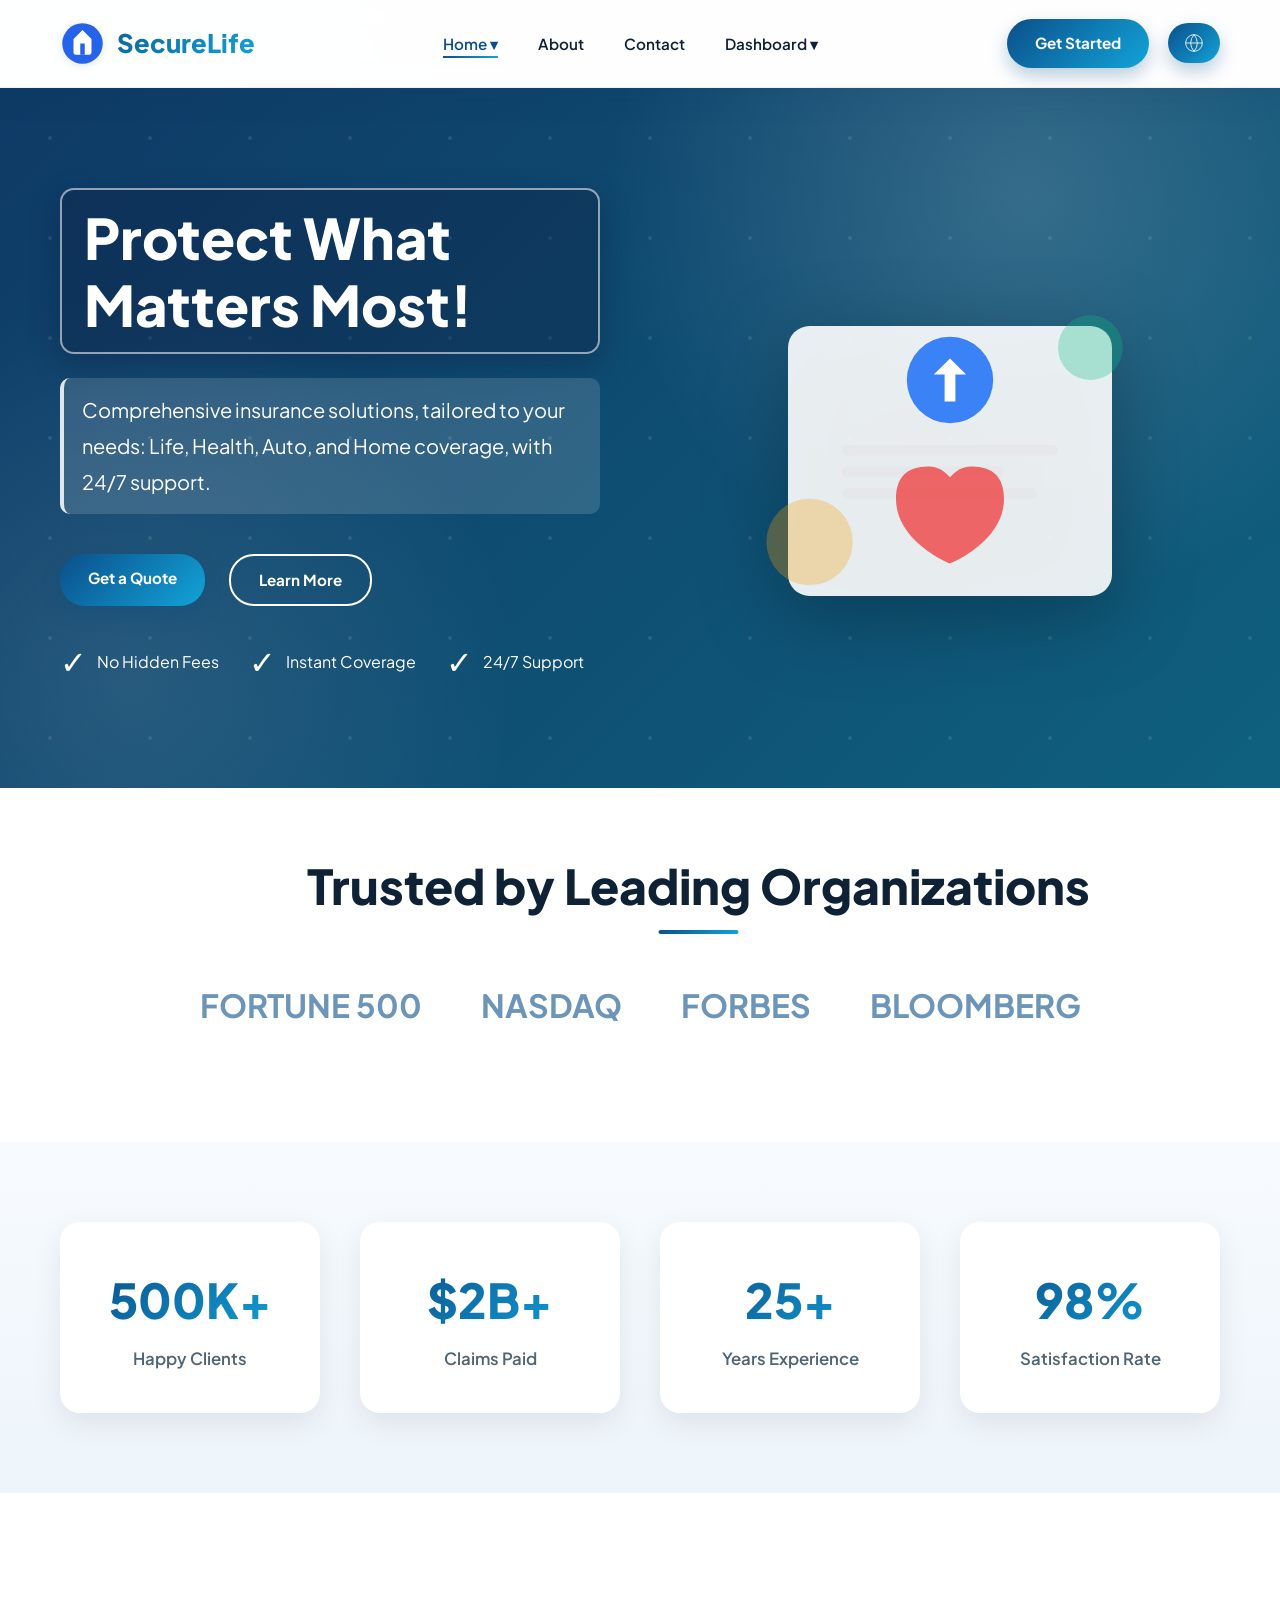
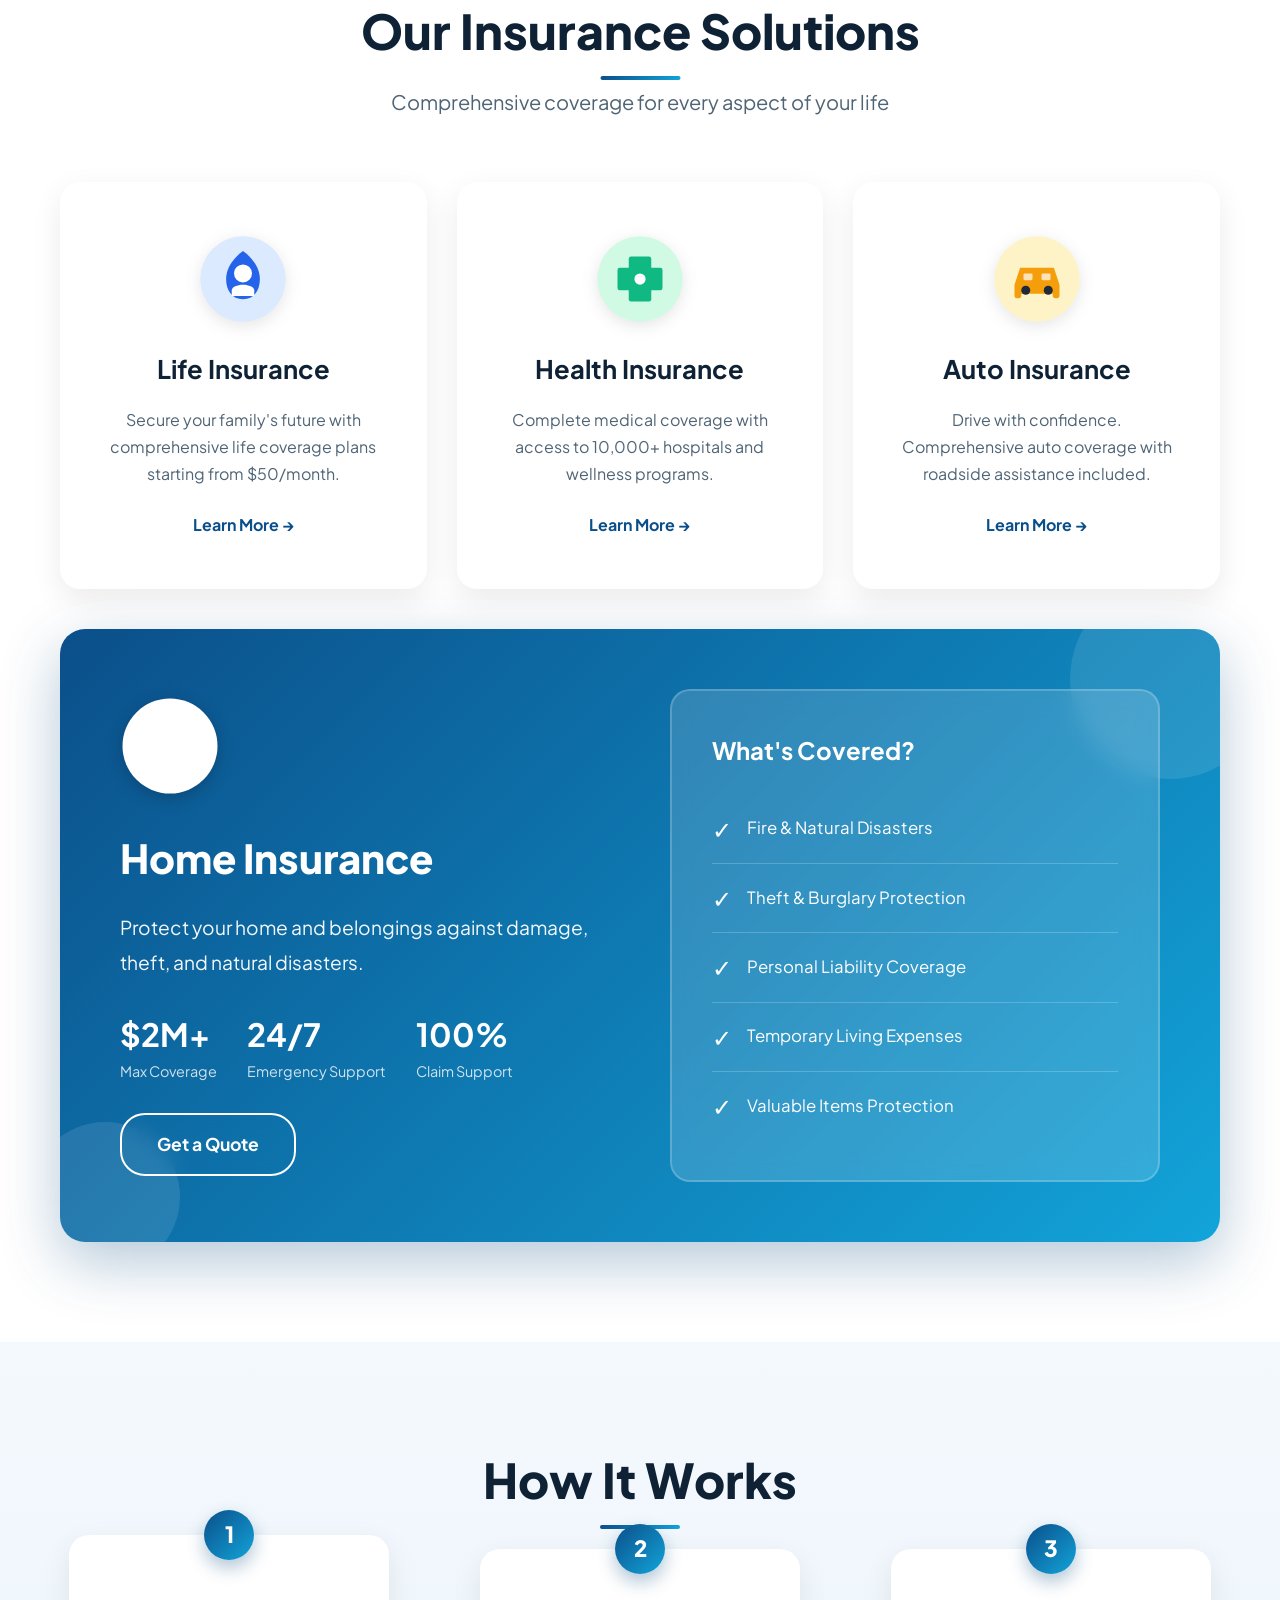
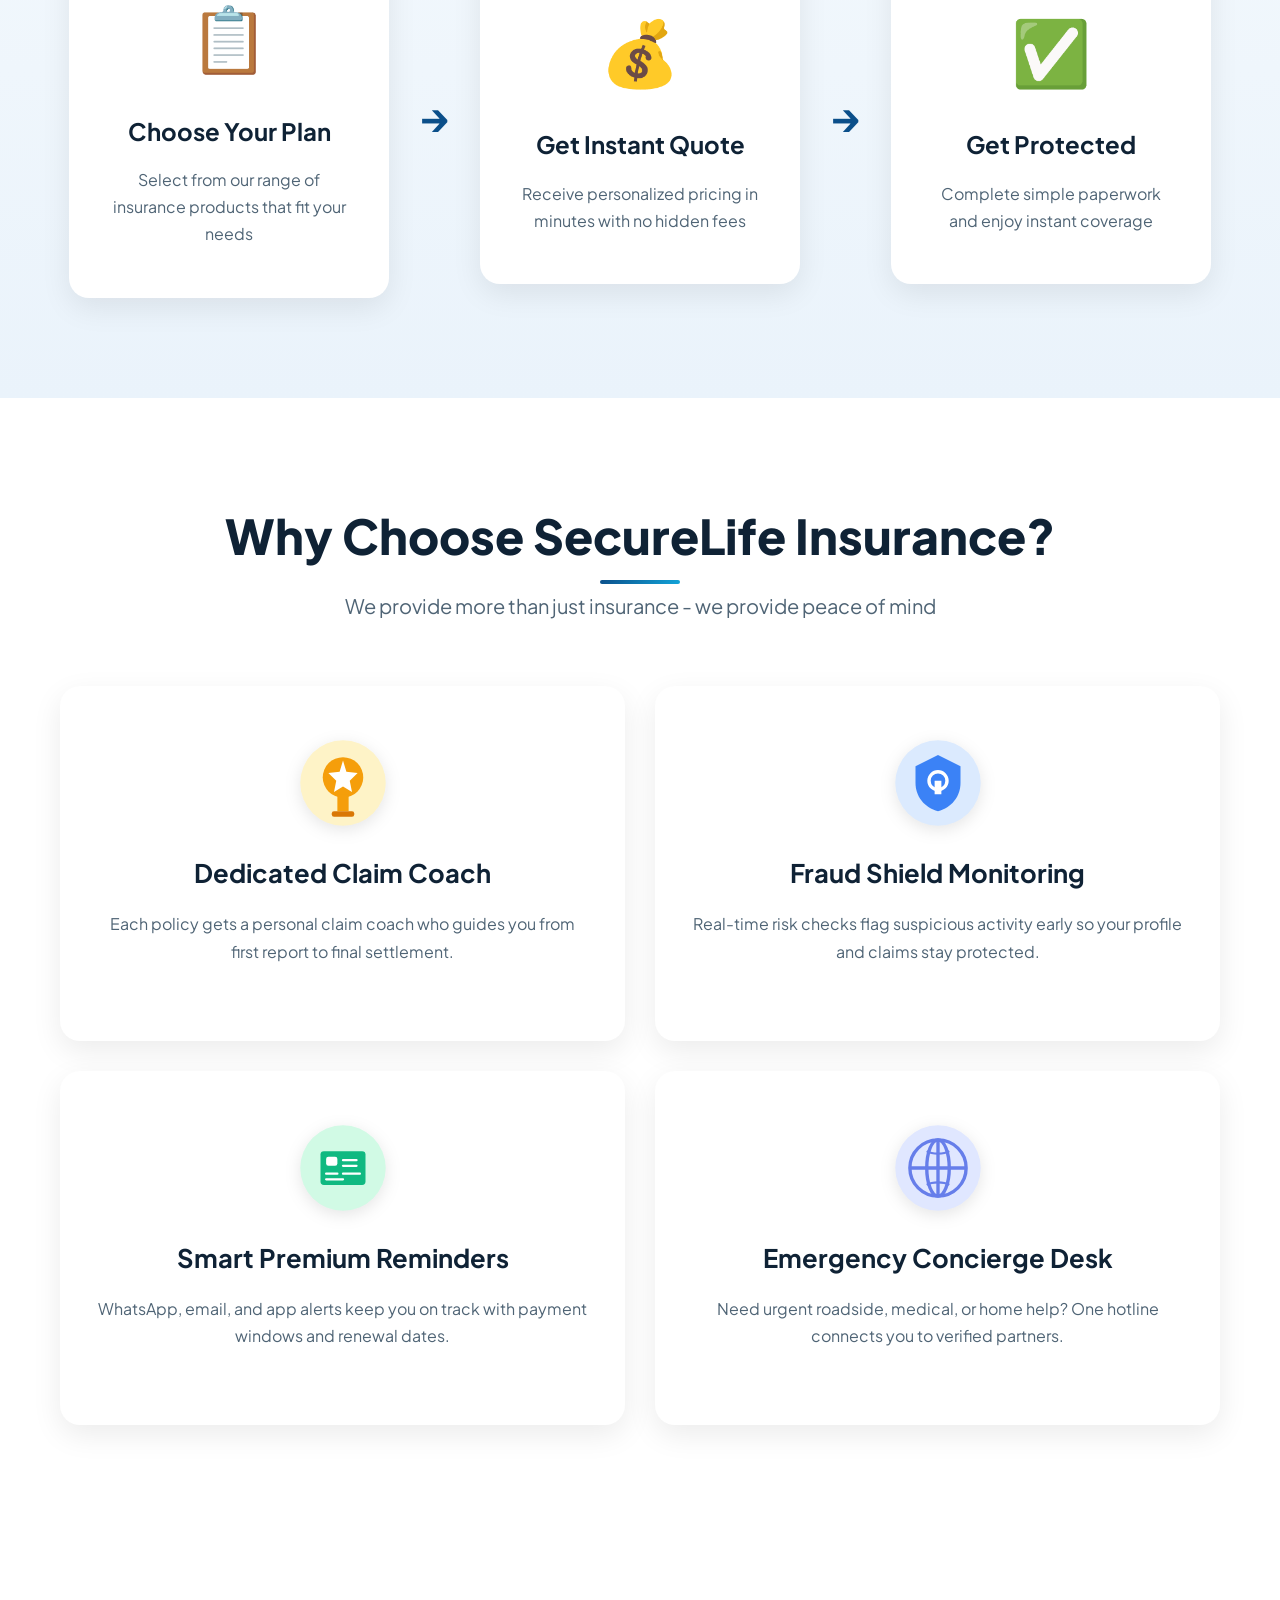
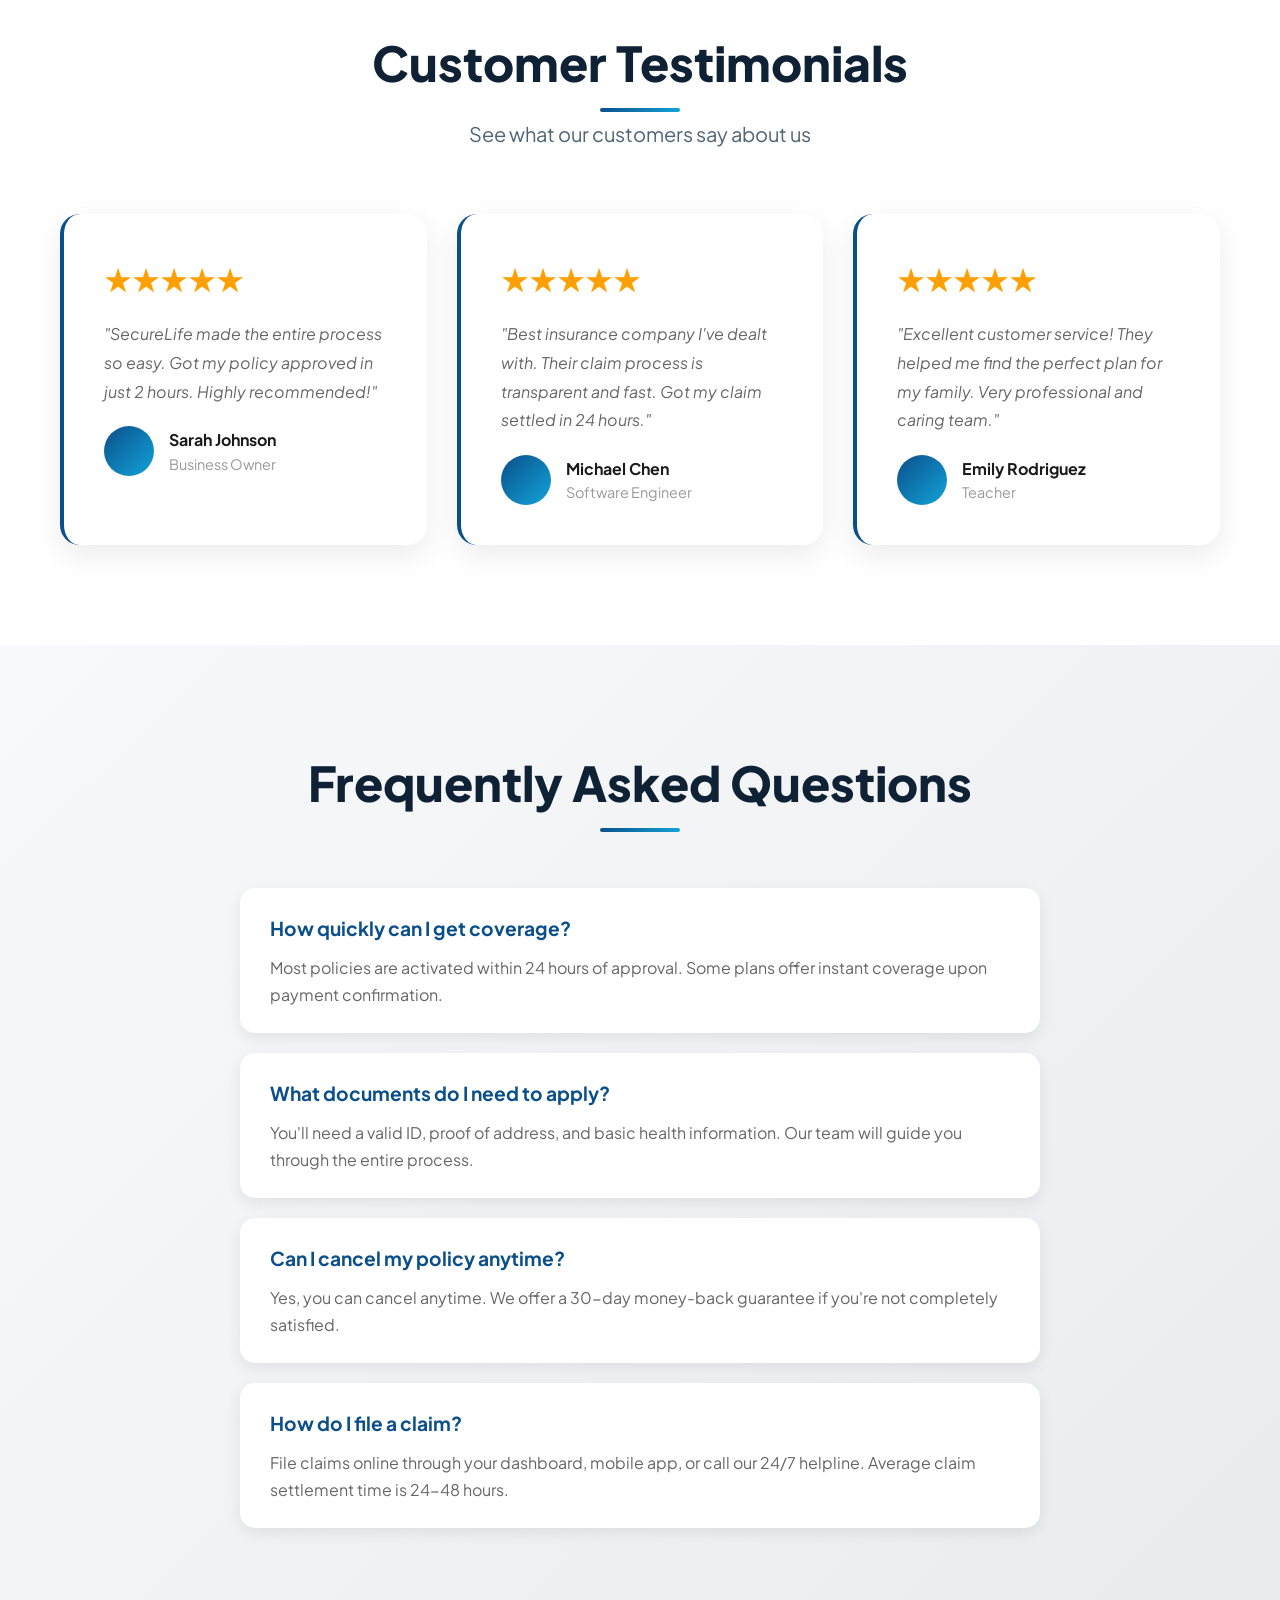
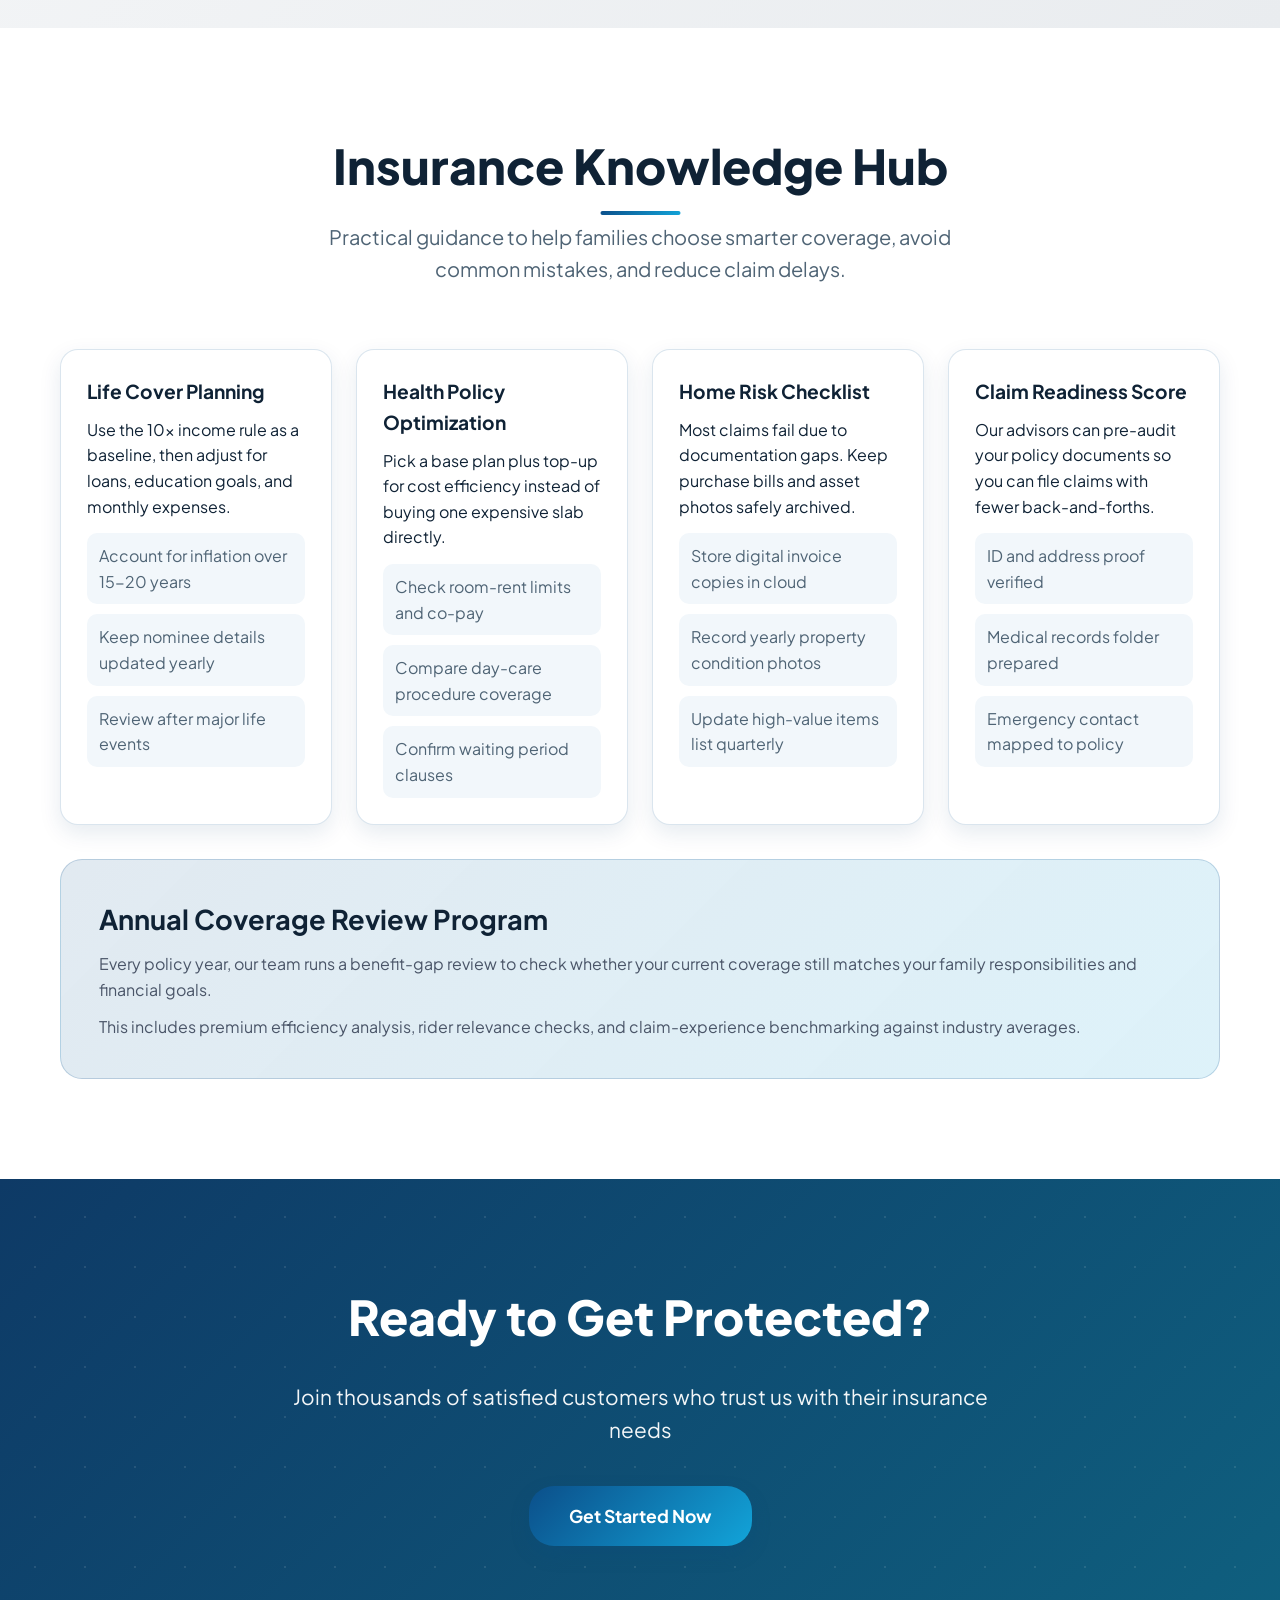
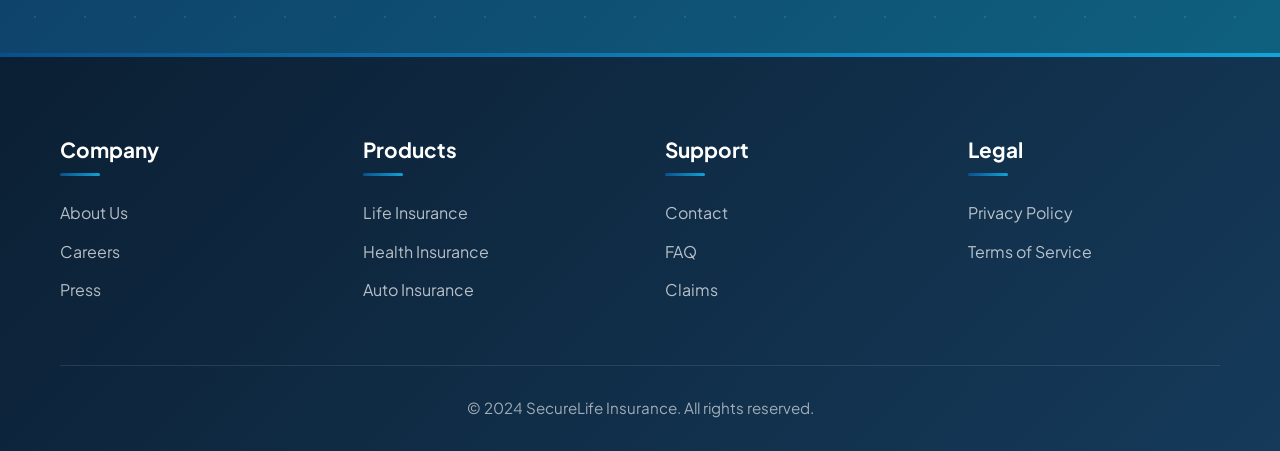
==== index.html @ 38148dd9 "NEW CHANGE" ====
<!DOCTYPE html>
<html lang="en" dir="ltr">
<head>
    <meta charset="UTF-8">
    <meta name="viewport" content="width=device-width, initial-scale=1.0">
    <title>SecureLife Insurance - Your Protection Partner</title>
    <link rel="stylesheet" href="css/style.css">
</head>
<body>
    <nav class="navbar">
        <div class="container">
            <a class="nav-brand" href="index.html" aria-label="Go to Home 1">
                <img src="images/logo.svg" alt="SecureLife Insurance" class="logo">
                <span class="brand-name">SecureLife</span>
            </a>
            <ul class="nav-menu">
                <li class="dropdown">
                    <a href="#" class="active">Home ▾</a>
                    <ul class="dropdown-menu">
                        <li><a href="index.html">Home 1</a></li>
                        <li><a href="pages/home2.html">Home 2</a></li>
                    </ul>
                </li>
                <li><a href="pages/about.html" data-translate="about">About</a></li>
                <li><a href="pages/contact.html" data-translate="contact">Contact</a></li>
                <li class="dropdown">
                    <a href="#" data-translate="dashboard">Dashboard ▾</a>
                    <ul class="dropdown-menu">
                        <li><a href="pages/dashboard.html">User Dashboard</a></li>
                        <li><a href="pages/admin-dashboard.html">Admin Dashboard</a></li>
                    </ul>
                </li>
            </ul>
            <div class="nav-controls">
                <a href="pages/get-started.html" class="btn-primary" data-translate="getStarted">Get Started</a>
                <button class="lang-toggle" id="langToggle">
                    <svg width="20" height="20" viewBox="0 0 24 24" fill="none" stroke="currentColor">
                        <circle cx="12" cy="12" r="10"></circle>
                        <line x1="2" y1="12" x2="22" y2="12"></line>
                        <path d="M12 2a15.3 15.3 0 0 1 4 10 15.3 15.3 0 0 1-4 10 15.3 15.3 0 0 1-4-10 15.3 15.3 0 0 1 4-10z"></path>
                    </svg>
                </button>
                <button class="menu-toggle" id="menuToggle">☰</button>
            </div>
        </div>
    </nav>

    <section class="hero home1-hero">
        <div class="container">
            <div class="hero-content">
                <h1 data-translate="heroTitle">Protect What Matters Most!</h1>
                <p data-translate="heroSubtitle">Comprehensive insurance solutions, tailored to your needs: Life, Health, Auto, and Home coverage, with 24/7 support.</p>
                <div class="hero-buttons">
                    <a href="pages/get-started.html" class="btn-primary" data-translate="getQuote">Get a Quote</a>
                    <a href="pages/about.html" class="btn-secondary" data-translate="learnMore">Learn More</a>
                </div>
                <div class="hero-trust-list" style="display: flex; gap: 30px; margin-top: 30px; align-items: center;">
                    <div style="display: flex; align-items: center; gap: 10px;">
                        <span style="font-size: 2rem;">✓</span>
                        <span>No Hidden Fees</span>
                    </div>
                    <div style="display: flex; align-items: center; gap: 10px;">
                        <span style="font-size: 2rem;">✓</span>
                        <span>Instant Coverage</span>
                    </div>
                    <div style="display: flex; align-items: center; gap: 10px;">
                        <span style="font-size: 2rem;">✓</span>
                        <span>24/7 Support</span>
                    </div>
                </div>
            </div>
            <div class="hero-image">
                <img src="images/hero-insurance.svg" alt="Insurance Protection">
            </div>
        </div>
    </section>

    <section class="services" style="padding: 60px 0; background: white;">
        <div class="container">
            <div style="text-align: center; max-width: 900px; margin: 0 auto 50px;">
                <h2 class="section-title">Trusted by Leading Organizations</h2>
                <div style="display: flex; justify-content: space-around; align-items: center; flex-wrap: wrap; gap: 40px; margin-top: 40px; opacity: 0.6;">
                    <div style="font-size: 2rem; font-weight: bold; color: #0b4f8a;">FORTUNE 500</div>
                    <div style="font-size: 2rem; font-weight: bold; color: #0b4f8a;">NASDAQ</div>
                    <div style="font-size: 2rem; font-weight: bold; color: #0b4f8a;">FORBES</div>
                    <div style="font-size: 2rem; font-weight: bold; color: #0b4f8a;">BLOOMBERG</div>
                </div>
            </div>
        </div>
    </section>

    <section class="stats">
        <div class="container">
            <div class="stat-card">
                <div class="stat-number">500K+</div>
                <div class="stat-label" data-translate="statClients">Happy Clients</div>
            </div>
            <div class="stat-card">
                <div class="stat-number">$2B+</div>
                <div class="stat-label" data-translate="statClaims">Claims Paid</div>
            </div>
            <div class="stat-card">
                <div class="stat-number">25+</div>
                <div class="stat-label" data-translate="statYears">Years Experience</div>
            </div>
            <div class="stat-card">
                <div class="stat-number">98%</div>
                <div class="stat-label" data-translate="statSatisfaction">Satisfaction Rate</div>
            </div>
        </div>
    </section>

    <section class="services">
        <div class="container">
            <h2 class="section-title" data-translate="servicesTitle">Our Insurance Solutions</h2>
            <p class="section-subtitle" data-translate="servicesSubtitle">Comprehensive coverage for every aspect of your life</p>
            
            <!-- Top 3 Cards -->
            <div style="display: grid; grid-template-columns: repeat(auto-fit, minmax(320px, 1fr)); gap: 30px; margin-bottom: 40px;">
                <div class="service-card">
                    <div class="service-icon">
                        <img src="images/life-insurance.svg" alt="Life Insurance">
                    </div>
                    <h3 data-translate="lifeInsurance">Life Insurance</h3>
                    <p data-translate="lifeInsuranceDesc">Secure your family's future with comprehensive life coverage plans starting from $50/month.</p>
                    <a href="pages/get-started.html" class="service-link" data-translate="learnMore">Learn More →</a>
                </div>
                <div class="service-card">
                    <div class="service-icon">
                        <img src="images/health-insurance.svg" alt="Health Insurance">
                    </div>
                    <h3 data-translate="healthInsurance">Health Insurance</h3>
                    <p data-translate="healthInsuranceDesc">Complete medical coverage with access to 10,000+ hospitals and wellness programs.</p>
                    <a href="pages/get-started.html" class="service-link" data-translate="learnMore">Learn More →</a>
                </div>
                <div class="service-card">
                    <div class="service-icon">
                        <img src="images/auto-insurance.svg" alt="Auto Insurance">
                    </div>
                    <h3 data-translate="autoInsurance">Auto Insurance</h3>
                    <p data-translate="autoInsuranceDesc">Drive with confidence. Comprehensive auto coverage with roadside assistance included.</p>
                    <a href="pages/get-started.html" class="service-link" data-translate="learnMore">Learn More →</a>
                </div>
            </div>

            <!-- Featured Bottom Card -->
            <div class="featured-home-card" style="background: linear-gradient(135deg, #0b4f8a 0%, #12a4d9 100%); border-radius: 25px; padding: 60px; display: grid; grid-template-columns: 1fr 1fr; gap: 60px; align-items: center; box-shadow: 0 20px 60px rgba(8, 74, 127, 0.3); position: relative; overflow: hidden;">
                <div style="position: absolute; top: -50px; right: -50px; width: 200px; height: 200px; background: rgba(255,255,255,0.1); border-radius: 50%;"></div>
                <div style="position: absolute; bottom: -30px; left: -30px; width: 150px; height: 150px; background: rgba(255,255,255,0.1); border-radius: 50%;"></div>
                
                <div style="position: relative; z-index: 1;">
                    <div style="width: 100px; height: 100px; margin-bottom: 30px;">
                        <img src="images/home-insurance.svg" alt="Home Insurance" style="width: 100%; height: 100%; filter: brightness(0) invert(1) drop-shadow(0 4px 8px rgba(0,0,0,0.2));">
                    </div>
                    <h3 style="font-size: 2.5rem; color: white; margin-bottom: 20px; font-weight: 800;" data-translate="homeInsurance">Home Insurance</h3>
                    <p style="font-size: 1.2rem; color: rgba(255,255,255,0.95); line-height: 1.8; margin-bottom: 30px;" data-translate="homeInsuranceDesc">Protect your home and belongings against damage, theft, and natural disasters.</p>
                    <div class="featured-home-stats" style="display: flex; gap: 30px; margin-bottom: 30px;">
                        <div>
                            <div style="font-size: 2rem; font-weight: bold; color: white;">$2M+</div>
                            <div style="color: rgba(255,255,255,0.8); font-size: 0.9rem;">Max Coverage</div>
                        </div>
                        <div>
                            <div style="font-size: 2rem; font-weight: bold; color: white;">24/7</div>
                            <div style="color: rgba(255,255,255,0.8); font-size: 0.9rem;">Emergency Support</div>
                        </div>
                        <div>
                            <div style="font-size: 2rem; font-weight: bold; color: white;">100%</div>
                            <div style="color: rgba(255,255,255,0.8); font-size: 0.9rem;">Claim Support</div>
                        </div>
                    </div>
                    <a href="pages/get-started.html" class="btn-secondary" style="display: inline-block; padding: 15px 35px; font-size: 1.1rem;" data-translate="getQuote">Get a Quote</a>
                </div>
                
                <div style="position: relative; z-index: 1;">
                    <div style="background: rgba(255,255,255,0.15); backdrop-filter: blur(10px); border-radius: 20px; padding: 40px; border: 2px solid rgba(255,255,255,0.2);">
                        <h4 style="color: white; font-size: 1.5rem; margin-bottom: 25px; font-weight: 700;">What's Covered?</h4>
                        <ul style="list-style: none; padding: 0;">
                            <li style="color: white; padding: 15px 0; border-bottom: 1px solid rgba(255,255,255,0.2); display: flex; align-items: center; gap: 15px;">
                                <span style="font-size: 1.5rem;">✓</span>
                                <span style="font-size: 1.05rem;">Fire & Natural Disasters</span>
                            </li>
                            <li style="color: white; padding: 15px 0; border-bottom: 1px solid rgba(255,255,255,0.2); display: flex; align-items: center; gap: 15px;">
                                <span style="font-size: 1.5rem;">✓</span>
                                <span style="font-size: 1.05rem;">Theft & Burglary Protection</span>
                            </li>
                            <li style="color: white; padding: 15px 0; border-bottom: 1px solid rgba(255,255,255,0.2); display: flex; align-items: center; gap: 15px;">
                                <span style="font-size: 1.5rem;">✓</span>
                                <span style="font-size: 1.05rem;">Personal Liability Coverage</span>
                            </li>
                            <li style="color: white; padding: 15px 0; border-bottom: 1px solid rgba(255,255,255,0.2); display: flex; align-items: center; gap: 15px;">
                                <span style="font-size: 1.5rem;">✓</span>
                                <span style="font-size: 1.05rem;">Temporary Living Expenses</span>
                            </li>
                            <li style="color: white; padding: 15px 0; display: flex; align-items: center; gap: 15px;">
                                <span style="font-size: 1.5rem;">✓</span>
                                <span style="font-size: 1.05rem;">Valuable Items Protection</span>
                            </li>
                        </ul>
                    </div>
                </div>
            </div>
        </div>
    </section>

    <section class="infographic">
        <div class="container">
            <h2 class="section-title" data-translate="howItWorks">How It Works</h2>
            <div class="process-steps">
                <div class="step">
                    <div class="step-number">1</div>
                    <div class="step-icon">📋</div>
                    <h3 data-translate="step1Title">Choose Your Plan</h3>
                    <p data-translate="step1Desc">Select from our range of insurance products that fit your needs</p>
                </div>
                <div class="step-arrow">→</div>
                <div class="step">
                    <div class="step-number">2</div>
                    <div class="step-icon">💰</div>
                    <h3 data-translate="step2Title">Get Instant Quote</h3>
                    <p data-translate="step2Desc">Receive personalized pricing in minutes with no hidden fees</p>
                </div>
                <div class="step-arrow">→</div>
                <div class="step">
                    <div class="step-number">3</div>
                    <div class="step-icon">✅</div>
                    <h3 data-translate="step3Title">Get Protected</h3>
                    <p data-translate="step3Desc">Complete simple paperwork and enjoy instant coverage</p>
                </div>
            </div>
        </div>
    </section>

    <section class="services">
        <div class="container">
            <h2 class="section-title">Why Choose SecureLife Insurance?</h2>
            <p class="section-subtitle">We provide more than just insurance - we provide peace of mind</p>
            <div class="cards-two-two" style="margin-top: 50px;">
                <div class="service-card">
                    <div class="service-icon">
                        <img src="images/award-icon.svg" alt="Award Winning">
                    </div>
                    <h3>Dedicated Claim Coach</h3>
                    <p>Each policy gets a personal claim coach who guides you from first report to final settlement.</p>
                </div>
                <div class="service-card">
                    <div class="service-icon">
                        <img src="images/secure-icon.svg" alt="Secure">
                    </div>
                    <h3>Fraud Shield Monitoring</h3>
                    <p>Real-time risk checks flag suspicious activity early so your profile and claims stay protected.</p>
                </div>
                <div class="service-card">
                    <div class="service-icon">
                        <img src="images/flexible-icon.svg" alt="Flexible">
                    </div>
                    <h3>Smart Premium Reminders</h3>
                    <p>WhatsApp, email, and app alerts keep you on track with payment windows and renewal dates.</p>
                </div>
                <div class="service-card">
                    <div class="service-icon">
                        <img src="images/global-icon.svg" alt="Global">
                    </div>
                    <h3>Emergency Concierge Desk</h3>
                    <p>Need urgent roadside, medical, or home help? One hotline connects you to verified partners.</p>
                </div>
            </div>
        </div>
    </section>

    <section class="infographic" style="background: white;">
        <div class="container">
            <h2 class="section-title">Customer Testimonials</h2>
            <p class="section-subtitle">See what our customers say about us</p>
            <div style="display: grid; grid-template-columns: repeat(auto-fit, minmax(300px, 1fr)); gap: 30px; margin-top: 50px;">
                <div style="background: white; padding: 40px; border-radius: 20px; box-shadow: 0 10px 30px rgba(0,0,0,0.08); border-left: 4px solid #0b4f8a;">
                    <div style="color: #ffa000; font-size: 2rem; margin-bottom: 15px;">★★★★★</div>
                    <p style="font-style: italic; color: #666; margin-bottom: 20px; line-height: 1.8;">"SecureLife made the entire process so easy. Got my policy approved in just 2 hours. Highly recommended!"</p>
                    <div style="display: flex; align-items: center; gap: 15px;">
                        <div style="width: 50px; height: 50px; border-radius: 50%; background: linear-gradient(135deg, #0b4f8a 0%, #12a4d9 100%);"></div>
                        <div>
                            <div style="font-weight: bold; color: #1a1a1a;">Sarah Johnson</div>
                            <div style="color: #999; font-size: 0.9rem;">Business Owner</div>
                        </div>
                    </div>
                </div>
                <div style="background: white; padding: 40px; border-radius: 20px; box-shadow: 0 10px 30px rgba(0,0,0,0.08); border-left: 4px solid #0b4f8a;">
                    <div style="color: #ffa000; font-size: 2rem; margin-bottom: 15px;">★★★★★</div>
                    <p style="font-style: italic; color: #666; margin-bottom: 20px; line-height: 1.8;">"Best insurance company I've dealt with. Their claim process is transparent and fast. Got my claim settled in 24 hours."</p>
                    <div style="display: flex; align-items: center; gap: 15px;">
                        <div style="width: 50px; height: 50px; border-radius: 50%; background: linear-gradient(135deg, #0b4f8a 0%, #12a4d9 100%);"></div>
                        <div>
                            <div style="font-weight: bold; color: #1a1a1a;">Michael Chen</div>
                            <div style="color: #999; font-size: 0.9rem;">Software Engineer</div>
                        </div>
                    </div>
                </div>
                <div style="background: white; padding: 40px; border-radius: 20px; box-shadow: 0 10px 30px rgba(0,0,0,0.08); border-left: 4px solid #0b4f8a;">
                    <div style="color: #ffa000; font-size: 2rem; margin-bottom: 15px;">★★★★★</div>
                    <p style="font-style: italic; color: #666; margin-bottom: 20px; line-height: 1.8;">"Excellent customer service! They helped me find the perfect plan for my family. Very professional and caring team."</p>
                    <div style="display: flex; align-items: center; gap: 15px;">
                        <div style="width: 50px; height: 50px; border-radius: 50%; background: linear-gradient(135deg, #0b4f8a 0%, #12a4d9 100%);"></div>
                        <div>
                            <div style="font-weight: bold; color: #1a1a1a;">Emily Rodriguez</div>
                            <div style="color: #999; font-size: 0.9rem;">Teacher</div>
                        </div>
                    </div>
                </div>
            </div>
        </div>
    </section>

    <section class="services" style="background: linear-gradient(135deg, #f8f9fa 0%, #e9ecef 100%);">
        <div class="container">
            <h2 class="section-title">Frequently Asked Questions</h2>
            <div style="max-width: 800px; margin: 50px auto 0;">
                <div style="background: white; padding: 25px 30px; border-radius: 15px; margin-bottom: 20px; box-shadow: 0 5px 15px rgba(0,0,0,0.08); cursor: pointer; transition: all 0.3s ease;" onmouseover="this.style.transform='translateX(10px)'" onmouseout="this.style.transform='translateX(0)'">
                    <h3 style="color: #0b4f8a; margin-bottom: 10px; font-size: 1.2rem;">How quickly can I get coverage?</h3>
                    <p style="color: #666; line-height: 1.7;">Most policies are activated within 24 hours of approval. Some plans offer instant coverage upon payment confirmation.</p>
                </div>
                <div style="background: white; padding: 25px 30px; border-radius: 15px; margin-bottom: 20px; box-shadow: 0 5px 15px rgba(0,0,0,0.08); cursor: pointer; transition: all 0.3s ease;" onmouseover="this.style.transform='translateX(10px)'" onmouseout="this.style.transform='translateX(0)'">
                    <h3 style="color: #0b4f8a; margin-bottom: 10px; font-size: 1.2rem;">What documents do I need to apply?</h3>
                    <p style="color: #666; line-height: 1.7;">You'll need a valid ID, proof of address, and basic health information. Our team will guide you through the entire process.</p>
                </div>
                <div style="background: white; padding: 25px 30px; border-radius: 15px; margin-bottom: 20px; box-shadow: 0 5px 15px rgba(0,0,0,0.08); cursor: pointer; transition: all 0.3s ease;" onmouseover="this.style.transform='translateX(10px)'" onmouseout="this.style.transform='translateX(0)'">
                    <h3 style="color: #0b4f8a; margin-bottom: 10px; font-size: 1.2rem;">Can I cancel my policy anytime?</h3>
                    <p style="color: #666; line-height: 1.7;">Yes, you can cancel anytime. We offer a 30-day money-back guarantee if you're not completely satisfied.</p>
                </div>
                <div style="background: white; padding: 25px 30px; border-radius: 15px; box-shadow: 0 5px 15px rgba(0,0,0,0.08); cursor: pointer; transition: all 0.3s ease;" onmouseover="this.style.transform='translateX(10px)'" onmouseout="this.style.transform='translateX(0)'">
                    <h3 style="color: #0b4f8a; margin-bottom: 10px; font-size: 1.2rem;">How do I file a claim?</h3>
                    <p style="color: #666; line-height: 1.7;">File claims online through your dashboard, mobile app, or call our 24/7 helpline. Average claim settlement time is 24-48 hours.</p>
                </div>
            </div>
        </div>
    </section>

    <section class="services" style="background: white;">
        <div class="container">
            <h2 class="section-title">Insurance Knowledge Hub</h2>
            <p class="section-subtitle">Practical guidance to help families choose smarter coverage, avoid common mistakes, and reduce claim delays.</p>

            <div class="rich-content-grid" style="margin-bottom: 34px;">
                <div class="rich-card">
                    <h3>Life Cover Planning</h3>
                    <p>Use the 10x income rule as a baseline, then adjust for loans, education goals, and monthly expenses.</p>
                    <ul class="rich-list">
                        <li>Account for inflation over 15-20 years</li>
                        <li>Keep nominee details updated yearly</li>
                        <li>Review after major life events</li>
                    </ul>
                </div>
                <div class="rich-card">
                    <h3>Health Policy Optimization</h3>
                    <p>Pick a base plan plus top-up for cost efficiency instead of buying one expensive slab directly.</p>
                    <ul class="rich-list">
                        <li>Check room-rent limits and co-pay</li>
                        <li>Compare day-care procedure coverage</li>
                        <li>Confirm waiting period clauses</li>
                    </ul>
                </div>
                <div class="rich-card">
                    <h3>Home Risk Checklist</h3>
                    <p>Most claims fail due to documentation gaps. Keep purchase bills and asset photos safely archived.</p>
                    <ul class="rich-list">
                        <li>Store digital invoice copies in cloud</li>
                        <li>Record yearly property condition photos</li>
                        <li>Update high-value items list quarterly</li>
                    </ul>
                </div>
                <div class="rich-card">
                    <h3>Claim Readiness Score</h3>
                    <p>Our advisors can pre-audit your policy documents so you can file claims with fewer back-and-forths.</p>
                    <ul class="rich-list">
                        <li>ID and address proof verified</li>
                        <li>Medical records folder prepared</li>
                        <li>Emergency contact mapped to policy</li>
                    </ul>
                </div>
            </div>

            <div class="highlight-band">
                <h3 style="font-size: 1.7rem; margin-bottom: 10px;">Annual Coverage Review Program</h3>
                <p style="margin-bottom: 12px; color: #4a5568;">Every policy year, our team runs a benefit-gap review to check whether your current coverage still matches your family responsibilities and financial goals.</p>
                <p style="color: #4a5568;">This includes premium efficiency analysis, rider relevance checks, and claim-experience benchmarking against industry averages.</p>
            </div>
        </div>
    </section>

    <section class="cta">
        <div class="container">
            <h2 data-translate="ctaTitle">Ready to Get Protected?</h2>
            <p data-translate="ctaSubtitle">Join thousands of satisfied customers who trust us with their insurance needs</p>
            <a href="pages/get-started.html" class="btn-primary btn-large" data-translate="getStartedNow">Get Started Now</a>
        </div>
    </section>

    <footer class="footer">
        <div class="container">
            <div class="footer-grid">
                <div class="footer-col">
                    <h4 data-translate="company">Company</h4>
                    <ul>
                        <li><a href="pages/about.html" data-translate="about">About Us</a></li>
                        <li><a href="#" data-translate="careers">Careers</a></li>
                        <li><a href="#" data-translate="press">Press</a></li>
                    </ul>
                </div>
                <div class="footer-col">
                    <h4 data-translate="products">Products</h4>
                    <ul>
                        <li><a href="#" data-translate="lifeInsurance">Life Insurance</a></li>
                        <li><a href="#" data-translate="healthInsurance">Health Insurance</a></li>
                        <li><a href="#" data-translate="autoInsurance">Auto Insurance</a></li>
                    </ul>
                </div>
                <div class="footer-col">
                    <h4 data-translate="support">Support</h4>
                    <ul>
                        <li><a href="pages/contact.html" data-translate="contact">Contact</a></li>
                        <li><a href="#" data-translate="faq">FAQ</a></li>
                        <li><a href="#" data-translate="claims">Claims</a></li>
                    </ul>
                </div>
                <div class="footer-col">
                    <h4 data-translate="legal">Legal</h4>
                    <ul>
                        <li><a href="#" data-translate="privacy">Privacy Policy</a></li>
                        <li><a href="#" data-translate="terms">Terms of Service</a></li>
                    </ul>
                </div>
            </div>
            <div class="footer-bottom">
                <p>&copy; 2024 SecureLife Insurance. <span data-translate="rights">All rights reserved.</span></p>
            </div>
        </div>
    </footer>

    <script src="js/main.js"></script>
</body>
</html>
---- css/style.css ----
@import url('https://fonts.googleapis.com/css2?family=Plus+Jakarta+Sans:wght@400;500;600;700;800&display=swap');

* {
    margin: 0;
    padding: 0;
    box-sizing: border-box;
}

:root {
    --primary-color: #0b4f8a;
    --secondary-color: #083b67;
    --accent-color: #12a4d9;
    --text-dark: #0f2235;
    --text-light: #4f6475;
    --bg-light: #f2f7fb;
    --surface-soft: #edf4fa;
    --white: #ffffff;
    --success: #0fa968;
    --warning: #d9921e;
    --danger: #c64343;
    --shadow: 0 8px 22px rgba(8, 59, 103, 0.1);
    --shadow-lg: 0 18px 45px rgba(8, 59, 103, 0.18);
    --gradient-1: linear-gradient(135deg, #0b4f8a 0%, #12a4d9 100%);
    --gradient-2: linear-gradient(135deg, #0e3a66 0%, #0f607f 100%);
    --gradient-3: linear-gradient(135deg, #14b8a6 0%, #12a4d9 100%);
}

body {
    font-family: 'Plus Jakarta Sans', 'Segoe UI', Tahoma, sans-serif;
    line-height: 1.6;
    color: var(--text-dark);
    background:
        radial-gradient(circle at 12% -10%, rgba(18, 164, 217, 0.14), transparent 45%),
        radial-gradient(circle at 88% 0%, rgba(11, 79, 138, 0.14), transparent 42%),
        var(--white);
    overflow-x: hidden;
}

img,
svg {
    max-width: 100%;
    height: auto;
}

[dir="rtl"] {
    direction: rtl;
}

[dir="rtl"] .hero,
[dir="rtl"] .hero .container,
[dir="rtl"] .hero .hero-content,
[dir="rtl"] .hero .hero-buttons,
[dir="rtl"] .hero .hero-highlight-list {
    direction: ltr;
}

[dir="rtl"] .hero .hero-content {
    text-align: left;
}

[dir="rtl"] .step-arrow {
    transform: scaleX(-1);
}

.container {
    max-width: 1200px;
    margin: 0 auto;
    padding: 0 20px;
}

.navbar {
    background: rgba(255, 255, 255, 0.97);
    backdrop-filter: blur(10px);
    box-shadow: 0 10px 30px rgba(7, 53, 93, 0.08);
    border-bottom: 1px solid rgba(11, 79, 138, 0.08);
    position: sticky;
    top: 0;
    z-index: 1000;
    padding: 1.2rem 0;
    transition: all 0.3s ease;
}

.navbar:hover {
    box-shadow: 0 4px 30px rgba(0, 0, 0, 0.12);
}

.navbar .container {
    display: flex;
    justify-content: space-between;
    align-items: center;
}

.nav-brand {
    display: flex;
    align-items: center;
    gap: 12px;
    font-size: 1.6rem;
    font-weight: 800;
    background: var(--gradient-1);
    -webkit-background-clip: text;
    -webkit-text-fill-color: transparent;
    background-clip: text;
    text-decoration: none;
    transition: transform 0.3s ease;
}

.nav-brand:hover {
    transform: scale(1.05);
}

.logo {
    width: 45px;
    height: 45px;
    filter: drop-shadow(0 2px 4px rgba(0, 0, 0, 0.1));
}

.nav-menu {
    display: flex;
    list-style: none;
    gap: 2.5rem;
    align-items: center;
}

.nav-menu a {
    text-decoration: none;
    color: var(--text-dark);
    font-weight: 600;
    font-size: 0.95rem;
    transition: all 0.3s ease;
    position: relative;
    padding: 5px 0;
}

.nav-menu a::after {
    content: '';
    position: absolute;
    bottom: 0;
    left: 0;
    width: 0;
    height: 2px;
    background: var(--gradient-1);
    transition: width 0.3s ease;
}

.nav-menu a:hover::after,
.nav-menu a.active::after {
    width: 100%;
}

.nav-menu a:hover,
.nav-menu a.active {
    color: var(--primary-color);
}

.dropdown {
    position: relative;
}

.dropdown-menu {
    display: none;
    position: absolute;
    top: 100%;
    left: 0;
    background: var(--white);
    box-shadow: 0 10px 40px rgba(0, 0, 0, 0.15);
    border-radius: 12px;
    padding: 15px 0;
    min-width: 180px;
    z-index: 1000;
    list-style: none;
    margin-top: 10px;
    animation: fadeInDown 0.3s ease;
}

@keyframes fadeInDown {
    from {
        opacity: 0;
        transform: translateY(-10px);
    }
    to {
        opacity: 1;
        transform: translateY(0);
    }
}

.dropdown:hover .dropdown-menu {
    display: block;
}

.dropdown-menu li {
    padding: 0;
}

.dropdown-menu a {
    display: block;
    padding: 12px 25px;
    color: var(--text-dark);
    transition: all 0.3s ease;
}

.dropdown-menu a::after {
    display: none;
}

.dropdown-menu a:hover {
    background: linear-gradient(90deg, rgba(18, 164, 217, 0.14) 0%, transparent 100%);
    color: var(--primary-color);
    padding-left: 30px;
}

.nav-controls {
    display: flex;
    gap: 1.2rem;
    align-items: center;
}

.lang-toggle {
    display: flex;
    align-items: center;
    gap: 6px;
    background: var(--gradient-1);
    border: none;
    padding: 10px 16px;
    border-radius: 25px;
    cursor: pointer;
    font-weight: 700;
    color: white;
    transition: all 0.3s ease;
    box-shadow: 0 8px 18px rgba(8, 74, 127, 0.28);
}

.lang-toggle:hover {
    transform: translateY(-2px);
    box-shadow: 0 10px 22px rgba(8, 74, 127, 0.34);
}

.lang-toggle svg {
    filter: drop-shadow(0 1px 2px rgba(0, 0, 0, 0.2));
}

.menu-toggle {
    display: none;
    background: none;
    border: none;
    font-size: 1.8rem;
    cursor: pointer;
    color: var(--text-dark);
    transition: transform 0.3s ease;
}

.menu-toggle:hover {
    transform: rotate(90deg);
}

.btn-primary {
    background: var(--gradient-1);
    color: var(--white);
    padding: 12px 28px;
    border-radius: 25px;
    text-decoration: none;
    font-weight: 700;
    font-size: 0.95rem;
    transition: all 0.3s ease;
    display: inline-block;
    border: none;
    cursor: pointer;
    box-shadow: 0 8px 18px rgba(8, 74, 127, 0.28);
    position: relative;
    overflow: hidden;
}

.btn-primary::before {
    content: '';
    position: absolute;
    top: 0;
    left: -100%;
    width: 100%;
    height: 100%;
    background: linear-gradient(90deg, transparent, rgba(255, 255, 255, 0.3), transparent);
    transition: left 0.5s ease;
}

.btn-primary:hover::before {
    left: 100%;
}

.btn-primary:hover {
    transform: translateY(-3px);
    box-shadow: 0 12px 26px rgba(8, 74, 127, 0.36);
}

.btn-secondary {
    background: transparent;
    color: var(--white);
    padding: 12px 28px;
    border: 2px solid var(--white);
    border-radius: 25px;
    text-decoration: none;
    font-weight: 700;
    font-size: 0.95rem;
    transition: all 0.3s ease;
    display: inline-block;
    backdrop-filter: blur(10px);
}

.btn-secondary:hover {
    background: var(--white);
    color: var(--primary-color);
    transform: translateY(-3px);
    box-shadow: 0 6px 20px rgba(255, 255, 255, 0.3);
}

.btn-large {
    padding: 16px 40px;
    font-size: 1.1rem;
}

.hero {
    padding: 100px 0;
    background:
        radial-gradient(circle at 80% 15%, rgba(255, 255, 255, 0.16), transparent 35%),
        radial-gradient(circle at 10% 85%, rgba(255, 255, 255, 0.1), transparent 30%),
        var(--gradient-2);
    color: var(--white);
    position: relative;
    overflow: hidden;
}

.hero::before {
    content: '';
    position: absolute;
    top: 0;
    left: 0;
    right: 0;
    bottom: 0;
    background: url('data:image/svg+xml,<svg width="100" height="100" xmlns="http://www.w3.org/2000/svg"><circle cx="50" cy="50" r="2" fill="white" opacity="0.1"/></svg>');
    animation: float 20s linear infinite;
}

@keyframes float {
    from { transform: translateY(0); }
    to { transform: translateY(-100px); }
}

.hero .container {
    display: grid;
    grid-template-columns: 1fr 1fr;
    gap: 80px;
    align-items: center;
    position: relative;
    z-index: 1;
}

.hero-content h1 {
    font-size: 3.5rem;
    margin-bottom: 1.5rem;
    line-height: 1.2;
    font-weight: 800;
    animation: fadeInUp 0.8s ease;
}

@keyframes fadeInUp {
    from {
        opacity: 0;
        transform: translateY(30px);
    }
    to {
        opacity: 1;
        transform: translateY(0);
    }
}

.hero-content p {
    font-size: 1.25rem;
    margin-bottom: 2.5rem;
    opacity: 0.95;
    line-height: 1.8;
    animation: fadeInUp 0.8s ease 0.2s both;
}

.home1-hero .hero-content h1,
.home1-hero .hero-content p,
.home2-hero .hero-content h1,
.home2-hero .hero-content p {
    display: inline-block;
    width: fit-content;
}

.home1-hero .hero-content h1 {
    padding: 14px 22px;
    border: 2px solid rgba(255, 255, 255, 0.55);
    border-radius: 14px;
    background: rgba(18, 24, 58, 0.3);
    box-shadow: 0 10px 30px rgba(9, 12, 34, 0.25);
}

.home1-hero .hero-content p {
    padding: 14px 18px;
    border-left: 4px solid rgba(255, 255, 255, 0.85);
    border-radius: 10px;
    background: rgba(255, 255, 255, 0.14);
}

.home2-hero .hero-content h1 {
    padding: 14px 22px;
    border: 2px dashed rgba(255, 255, 255, 0.8);
    border-radius: 18px;
    background: rgba(4, 71, 51, 0.36);
    box-shadow: 0 12px 28px rgba(5, 63, 45, 0.35);
}

.home2-hero .hero-content p {
    padding: 14px 18px;
    border: 1.5px solid rgba(255, 255, 255, 0.45);
    border-radius: 999px;
    background: rgba(255, 255, 255, 0.16);
}

.page-hero .hero-content h1,
.page-hero .hero-content p {
    display: inline-block;
    width: fit-content;
}

.about-hero .hero-content h1 {
    padding: 14px 22px;
    border: 2px solid rgba(255, 255, 255, 0.62);
    border-radius: 14px;
    background: rgba(9, 39, 73, 0.3);
}

.about-hero .hero-content p {
    padding: 14px 18px;
    border-left: 4px solid rgba(255, 255, 255, 0.82);
    border-radius: 10px;
    background: rgba(255, 255, 255, 0.15);
}

.contact-hero .hero-content h1 {
    padding: 14px 22px;
    border: 2px dashed rgba(255, 255, 255, 0.85);
    border-radius: 18px;
    background: rgba(67, 23, 13, 0.28);
}

.contact-hero .hero-content p {
    padding: 14px 18px;
    border: 1.5px solid rgba(255, 255, 255, 0.45);
    border-radius: 16px;
    background: rgba(255, 255, 255, 0.16);
}

.quote-hero .hero-content h1 {
    padding: 14px 22px;
    border: 2px solid rgba(255, 255, 255, 0.58);
    border-radius: 14px;
    background: rgba(24, 40, 12, 0.32);
}

.quote-hero .hero-content p {
    padding: 14px 18px;
    border: 1.5px solid rgba(255, 255, 255, 0.45);
    border-radius: 12px;
    background: rgba(255, 255, 255, 0.16);
}

.user-hero .hero-content h1,
.admin-hero .hero-content h1 {
    padding: 14px 22px;
    border-radius: 14px;
}

.user-hero .hero-content h1 {
    border: 2px solid rgba(255, 255, 255, 0.65);
    background: rgba(31, 41, 112, 0.32);
}

.admin-hero .hero-content h1 {
    border: 2px solid rgba(255, 255, 255, 0.7);
    background: rgba(52, 14, 63, 0.35);
}

.user-hero .hero-content p,
.admin-hero .hero-content p {
    padding: 14px 18px;
    border-left: 4px solid rgba(255, 255, 255, 0.86);
    border-radius: 10px;
    background: rgba(255, 255, 255, 0.16);
}

.hero-highlight-list {
    display: flex;
    gap: 18px;
    flex-wrap: wrap;
    margin-top: 26px;
}

.hero-highlight-list span {
    padding: 8px 12px;
    border-radius: 999px;
    background: rgba(255, 255, 255, 0.18);
    border: 1px solid rgba(255, 255, 255, 0.32);
    font-size: 0.92rem;
}

.hero-trust-list {
    flex-wrap: wrap;
}

.featured-home-card {
    width: 100%;
}

.featured-home-stats {
    flex-wrap: wrap;
}

.table-container {
    overflow-x: auto;
    -webkit-overflow-scrolling: touch;
}

.table-container table {
    min-width: 680px;
}

@media (max-width: 1024px) {
    .container {
        padding: 0 16px;
    }

    .hero .container {
        gap: 44px;
    }

    .hero-content h1 {
        font-size: 3rem;
    }

    .featured-home-card {
        grid-template-columns: 1fr !important;
        gap: 34px !important;
        padding: 40px !important;
    }

    .home2-plan-highlight {
        transform: none !important;
    }
}

@media (max-width: 900px) {
    .nav-menu {
        gap: 1.2rem;
    }

    .nav-controls {
        gap: 0.7rem;
    }

    .nav-controls .btn-primary {
        padding: 10px 16px;
        font-size: 0.86rem;
    }

    .lang-toggle {
        padding: 9px 12px;
    }
}

.hero-buttons {
    display: flex;
    gap: 1.5rem;
    animation: fadeInUp 0.8s ease 0.4s both;
}

.hero-image {
    animation: fadeInRight 1s ease;
    position: relative;
}

@keyframes fadeInRight {
    from {
        opacity: 0;
        transform: translateX(50px);
    }
    to {
        opacity: 1;
        transform: translateX(0);
    }
}

.hero-image img {
    width: 100%;
    height: auto;
    filter: drop-shadow(0 20px 40px rgba(0, 0, 0, 0.3));
    animation: floatImage 3s ease-in-out infinite;
}

@keyframes floatImage {
    0%, 100% { transform: translateY(0); }
    50% { transform: translateY(-20px); }
}

.stats {
    padding: 80px 0;
    background: linear-gradient(180deg, #f7fbff 0%, #edf4fa 100%);
    position: relative;
}

.stats .container {
    display: grid;
    grid-template-columns: repeat(4, 1fr);
    gap: 40px;
}

.stat-card {
    text-align: center;
    padding: 40px 30px;
    background: var(--white);
    border-radius: 20px;
    box-shadow: 0 10px 30px rgba(0, 0, 0, 0.08);
    transition: all 0.4s ease;
    position: relative;
    overflow: hidden;
}

.stat-card::before {
    content: '';
    position: absolute;
    top: 0;
    left: 0;
    width: 100%;
    height: 4px;
    background: var(--gradient-1);
    transform: scaleX(0);
    transition: transform 0.4s ease;
}

.stat-card:hover::before {
    transform: scaleX(1);
}

.stat-card:hover {
    transform: translateY(-10px);
    box-shadow: 0 20px 50px rgba(0, 0, 0, 0.15);
}

.stat-icon {
    font-size: 3rem;
    margin-bottom: 15px;
    animation: bounce 2s ease-in-out infinite;
}

@keyframes bounce {
    0%, 100% { transform: translateY(0); }
    50% { transform: translateY(-10px); }
}

.stat-number {
    font-size: 3rem;
    font-weight: 800;
    background: var(--gradient-1);
    -webkit-background-clip: text;
    -webkit-text-fill-color: transparent;
    background-clip: text;
    margin-bottom: 0.5rem;
}

.stat-label {
    color: var(--text-light);
    font-size: 1.05rem;
    font-weight: 600;
}

.services {
    padding: 100px 0;
    background: var(--white);
}

.section-title {
    text-align: center;
    font-size: 3rem;
    margin-bottom: 1rem;
    color: var(--text-dark);
    font-weight: 800;
    position: relative;
    display: inline-block;
    left: 50%;
    transform: translateX(-50%);
}

.section-title::after {
    content: '';
    position: absolute;
    bottom: -10px;
    left: 50%;
    transform: translateX(-50%);
    width: 80px;
    height: 4px;
    background: var(--gradient-1);
    border-radius: 2px;
}

.section-subtitle {
    text-align: center;
    font-size: 1.25rem;
    color: var(--text-light);
    margin-bottom: 4rem;
    max-width: 700px;
    margin-left: auto;
    margin-right: auto;
}

.services-grid {
    display: grid;
    grid-template-columns: repeat(auto-fit, minmax(280px, 1fr));
    gap: 40px;
}

.cards-two-two {
    display: grid;
    grid-template-columns: repeat(2, minmax(0, 1fr));
    gap: 30px;
    align-items: stretch;
}

.cards-two-two .service-card {
    height: 100%;
    display: flex;
    flex-direction: column;
}

.cards-two-two .service-card .btn-primary,
.cards-two-two .service-card .btn-secondary,
.cards-two-two .service-card .service-link {
    margin-top: auto;
}

.service-card {
    padding: 50px 35px;
    background: var(--white);
    border-radius: 20px;
    box-shadow: 0 10px 30px rgba(0, 0, 0, 0.08);
    transition: all 0.4s cubic-bezier(0.175, 0.885, 0.32, 1.275);
    text-align: center;
    position: relative;
    overflow: hidden;
    border: 2px solid transparent;
}

.service-card::before {
    content: '';
    position: absolute;
    top: 0;
    left: 0;
    width: 100%;
    height: 100%;
    background: var(--gradient-1);
    opacity: 0;
    transition: opacity 0.4s ease;
    z-index: 0;
}

.service-card:hover::before {
    opacity: 0.05;
}

.service-card:hover {
    transform: translateY(-15px) scale(1.02);
    box-shadow: 0 20px 55px rgba(8, 74, 127, 0.24);
    border-color: rgba(11, 79, 138, 0.32);
}

.service-card > * {
    position: relative;
    z-index: 1;
}

.service-icon {
    width: 90px;
    height: 90px;
    margin: 0 auto 25px;
    transition: transform 0.4s ease;
}

.service-card:hover .service-icon {
    transform: scale(1.1) rotate(5deg);
}

.service-icon img {
    width: 100%;
    height: 100%;
    filter: drop-shadow(0 4px 8px rgba(0, 0, 0, 0.1));
}

.service-card h3 {
    font-size: 1.6rem;
    margin-bottom: 1rem;
    color: var(--text-dark);
    font-weight: 700;
}

.service-card p {
    color: var(--text-light);
    margin-bottom: 1.5rem;
    line-height: 1.7;
    font-size: 1rem;
}

.service-link {
    color: var(--primary-color);
    text-decoration: none;
    font-weight: 700;
    transition: all 0.3s ease;
    display: inline-flex;
    align-items: center;
    gap: 5px;
}

.service-link:hover {
    gap: 10px;
    color: var(--secondary-color);
}

.infographic {
    padding: 100px 0;
    background: linear-gradient(180deg, #f4f9fd 0%, #eaf3fb 100%);
    position: relative;
}

.process-steps {
    display: flex;
    justify-content: center;
    align-items: center;
    gap: 30px;
    flex-wrap: wrap;
}

.step {
    flex: 1;
    min-width: 280px;
    max-width: 320px;
    padding: 50px 35px;
    background: var(--white);
    border-radius: 20px;
    box-shadow: 0 10px 30px rgba(0, 0, 0, 0.08);
    text-align: center;
    position: relative;
    transition: all 0.4s ease;
}

.step:hover {
    transform: translateY(-10px);
    box-shadow: 0 18px 42px rgba(8, 74, 127, 0.2);
}

.step-number {
    position: absolute;
    top: -25px;
    left: 50%;
    transform: translateX(-50%);
    width: 50px;
    height: 50px;
    background: var(--gradient-1);
    color: var(--white);
    border-radius: 50%;
    display: flex;
    align-items: center;
    justify-content: center;
    font-weight: 800;
    font-size: 1.4rem;
    box-shadow: 0 8px 18px rgba(8, 74, 127, 0.32);
}

.step-icon {
    font-size: 4rem;
    margin-bottom: 1.5rem;
    animation: bounce 2s ease-in-out infinite;
}

.step h3 {
    font-size: 1.5rem;
    margin-bottom: 1rem;
    color: var(--text-dark);
    font-weight: 700;
}

.step p {
    color: var(--text-light);
    line-height: 1.7;
}

.step-arrow {
    font-size: 2.5rem;
    color: var(--primary-color);
    font-weight: bold;
    animation: pulse 2s ease-in-out infinite;
}

@keyframes pulse {
    0%, 100% { opacity: 1; transform: scale(1); }
    50% { opacity: 0.7; transform: scale(1.1); }
}

.cta {
    padding: 100px 0;
    background: var(--gradient-2);
    color: var(--white);
    text-align: center;
    position: relative;
    overflow: hidden;
}

.cta::before {
    content: '';
    position: absolute;
    top: -50%;
    left: -50%;
    width: 200%;
    height: 200%;
    background: radial-gradient(circle, rgba(255, 255, 255, 0.1) 1px, transparent 1px);
    background-size: 50px 50px;
    animation: rotate 30s linear infinite;
}

@keyframes rotate {
    from { transform: rotate(0deg); }
    to { transform: rotate(360deg); }
}

.cta > * {
    position: relative;
    z-index: 1;
}

.cta h2 {
    font-size: 3rem;
    margin-bottom: 1.5rem;
    font-weight: 800;
}

.cta p {
    font-size: 1.3rem;
    margin-bottom: 2.5rem;
    opacity: 0.95;
    max-width: 700px;
    margin-left: auto;
    margin-right: auto;
}

.footer {
    background: linear-gradient(135deg, #0b1f33 0%, #153a5a 100%);
    color: var(--white);
    padding: 80px 0 30px;
    position: relative;
}

.footer::before {
    content: '';
    position: absolute;
    top: 0;
    left: 0;
    right: 0;
    height: 4px;
    background: var(--gradient-1);
}

.footer-grid {
    display: grid;
    grid-template-columns: repeat(auto-fit, minmax(200px, 1fr));
    gap: 50px;
    margin-bottom: 50px;
}

.footer-col h4 {
    margin-bottom: 1.5rem;
    font-size: 1.3rem;
    font-weight: 700;
    position: relative;
    padding-bottom: 10px;
}

.footer-col h4::after {
    content: '';
    position: absolute;
    bottom: 0;
    left: 0;
    width: 40px;
    height: 3px;
    background: var(--gradient-1);
    border-radius: 2px;
}

.footer-col ul {
    list-style: none;
}

.footer-col ul li {
    margin-bottom: 0.8rem;
}

.footer-col a {
    color: rgba(255, 255, 255, 0.7);
    text-decoration: none;
    transition: all 0.3s ease;
    display: inline-block;
}

.footer-col a:hover {
    color: var(--white);
    transform: translateX(5px);
}

.footer-bottom {
    text-align: center;
    padding-top: 30px;
    border-top: 1px solid rgba(255, 255, 255, 0.1);
    color: rgba(255, 255, 255, 0.6);
    font-size: 0.95rem;
}

.form-group {
    margin-bottom: 1.8rem;
}

.form-group label {
    display: block;
    margin-bottom: 0.7rem;
    font-weight: 700;
    color: var(--text-dark);
    font-size: 0.95rem;
}

.form-group input,
.form-group textarea,
.form-group select {
    width: 100%;
    padding: 14px 18px;
    border: 2px solid #e5e7eb;
    border-radius: 12px;
    font-size: 1rem;
    transition: all 0.3s ease;
    background: var(--white);
    font-family: inherit;
}

.form-group input:focus,
.form-group textarea:focus,
.form-group select:focus {
    outline: none;
    border-color: var(--primary-color);
    box-shadow: 0 0 0 4px rgba(11, 79, 138, 0.15);
    transform: translateY(-2px);
}

.form-group textarea {
    resize: vertical;
    min-height: 140px;
}

.about-story-grid,
.contact-highlights {
    display: grid;
    grid-template-columns: repeat(3, minmax(0, 1fr));
    gap: 24px;
}

.about-story-card,
.contact-highlight,
.contact-panel {
    background: var(--white);
    border-radius: 18px;
    padding: 28px;
    box-shadow: var(--shadow);
    border: 1px solid rgba(11, 79, 138, 0.14);
}

.about-story-card h3,
.contact-highlight h3,
.contact-panel h3 {
    margin-bottom: 10px;
    font-size: 1.2rem;
}

.about-timeline {
    display: grid;
    grid-template-columns: repeat(2, minmax(0, 1fr));
    gap: 24px;
    margin-top: 30px;
}

.timeline-item {
    background: linear-gradient(135deg, rgba(11, 79, 138, 0.12) 0%, rgba(18, 164, 217, 0.08) 100%);
    border-radius: 16px;
    padding: 22px;
    border: 1px solid rgba(11, 79, 138, 0.2);
}

.timeline-year {
    display: inline-block;
    margin-bottom: 8px;
    font-size: 0.88rem;
    font-weight: 700;
    letter-spacing: 0.03em;
    color: var(--secondary-color);
}

.contact-layout {
    display: grid;
    grid-template-columns: 1fr 1fr;
    gap: 36px;
    align-items: start;
}

.contact-panel ul {
    list-style: none;
    display: flex;
    flex-direction: column;
    gap: 12px;
    margin-top: 14px;
}

.contact-panel li {
    padding: 10px 14px;
    border-radius: 12px;
    background: var(--bg-light);
    color: var(--text-light);
}

.dashboard-section-anchor {
    scroll-margin-top: 110px;
}

.rich-content-grid {
    display: grid;
    grid-template-columns: repeat(auto-fit, minmax(250px, 1fr));
    gap: 24px;
}

.rich-card {
    background: var(--white);
    border: 1px solid rgba(11, 79, 138, 0.15);
    border-radius: 18px;
    padding: 26px;
    box-shadow: var(--shadow);
}

.rich-card h3 {
    margin-bottom: 10px;
    font-size: 1.2rem;
}

.rich-list {
    list-style: none;
    margin-top: 14px;
    display: flex;
    flex-direction: column;
    gap: 10px;
}

.rich-list li {
    background: var(--bg-light);
    border-radius: 10px;
    padding: 10px 12px;
    color: var(--text-light);
}

.highlight-band {
    border-radius: 22px;
    padding: 38px;
    background: linear-gradient(135deg, rgba(11, 79, 138, 0.12) 0%, rgba(18, 164, 217, 0.14) 100%);
    border: 1px solid rgba(11, 79, 138, 0.2);
}

@media (max-width: 768px) {
    .nav-menu {
        display: none;
        position: absolute;
        top: 100%;
        left: 0;
        right: 0;
        background: rgba(255, 255, 255, 0.98);
        backdrop-filter: blur(10px);
        flex-direction: column;
        padding: 30px;
        box-shadow: 0 10px 30px rgba(0, 0, 0, 0.15);
        border-radius: 0 0 20px 20px;
    }

    .nav-menu.active {
        display: flex;
    }

    .nav-menu .dropdown-menu {
        position: static;
        display: block;
        box-shadow: none;
        border-radius: 0;
        background: transparent;
        padding: 8px 0;
        margin-top: 4px;
        min-width: 0;
        animation: none;
    }

    .nav-menu .dropdown-menu a {
        padding: 8px 0 8px 16px;
    }

    .nav-menu .dropdown-menu a:hover {
        padding-left: 16px;
    }

    .menu-toggle {
        display: block;
    }

    .navbar .container {
        gap: 10px;
    }

    .nav-brand {
        font-size: 1.3rem;
        gap: 8px;
    }

    .logo {
        width: 38px;
        height: 38px;
    }

    .nav-controls {
        gap: 0.45rem;
    }

    .nav-controls .btn-primary {
        padding: 9px 12px;
        font-size: 0.78rem;
    }

    .lang-toggle {
        padding: 8px 10px;
    }

    .hero .container {
        grid-template-columns: 1fr;
        gap: 40px;
    }

    .hero-content h1 {
        font-size: 2.5rem;
    }

    .hero-content p {
        font-size: 1.1rem;
    }

    .home1-hero .hero-content h1,
    .home2-hero .hero-content h1,
    .page-hero .hero-content h1,
    .home1-hero .hero-content p,
    .home2-hero .hero-content p,
    .page-hero .hero-content p {
        width: 100%;
    }

    .home2-hero .hero-content p {
        border-radius: 14px;
    }

    .hero-highlight-list {
        flex-direction: column;
        gap: 10px;
    }

    .stats .container {
        grid-template-columns: repeat(2, 1fr);
        gap: 20px;
    }

    .step-arrow {
        display: none;
    }

    .hero-buttons {
        flex-direction: column;
    }

    .hero-buttons .btn-primary,
    .hero-buttons .btn-secondary {
        width: 100%;
        text-align: center;
    }

    .hero-trust-list {
        gap: 14px;
    }

    .featured-home-stats {
        gap: 14px !important;
    }

    .featured-home-stats > div {
        min-width: 130px;
    }

    .home2-hero-metrics {
        grid-template-columns: repeat(3, minmax(0, 1fr)) !important;
        max-width: 100% !important;
    }

    .quote-form-card,
    .coverage-calculator-card {
        padding: 28px !important;
    }

    .home2-plans-grid {
        grid-template-columns: 1fr !important;
    }

    .home2-plan-highlight {
        transform: none !important;
    }

    .section-title {
        font-size: 2.2rem;
    }

    .cta h2 {
        font-size: 2.2rem;
    }

    .about-story-grid,
    .contact-highlights,
    .about-timeline,
    .contact-layout {
        grid-template-columns: 1fr;
    }

    .highlight-band {
        padding: 24px;
    }

    .cards-two-two {
        grid-template-columns: 1fr;
    }
}

@media (max-width: 576px) {
    .container {
        padding: 0 12px;
    }

    .hero {
        padding: 72px 0;
    }

    .hero-content h1 {
        font-size: 2.1rem;
    }

    .section-title {
        font-size: 1.9rem;
    }

    .stats .container {
        grid-template-columns: 1fr;
    }

    .service-card,
    .contact-panel,
    .about-story-card,
    .rich-card {
        padding: 22px;
    }

    .table-container table {
        min-width: 560px;
    }

    .home2-hero-metrics {
        grid-template-columns: 1fr !important;
        gap: 12px !important;
    }

    .featured-home-card {
        padding: 24px !important;
        border-radius: 18px !important;
    }

    .featured-home-stats > div {
        min-width: 100%;
    }

    .nav-controls .btn-primary {
        display: none;
    }
}
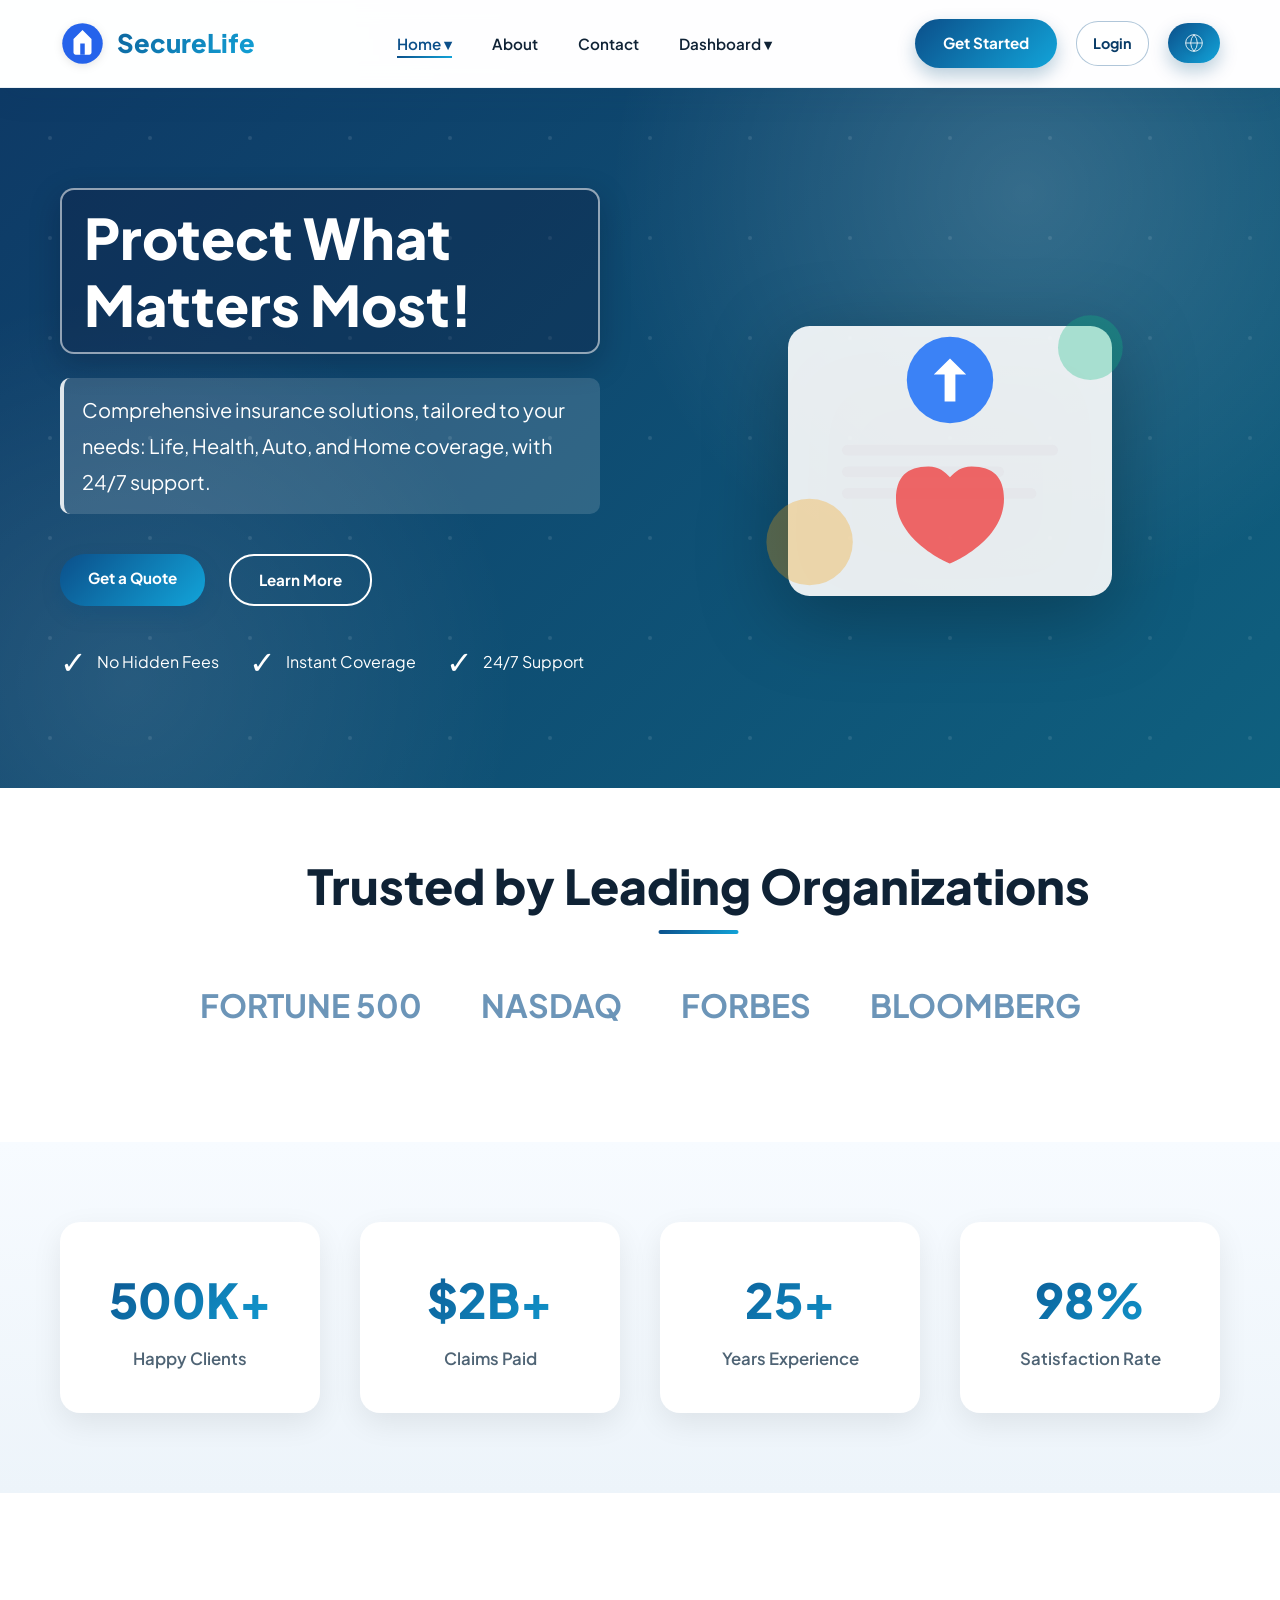
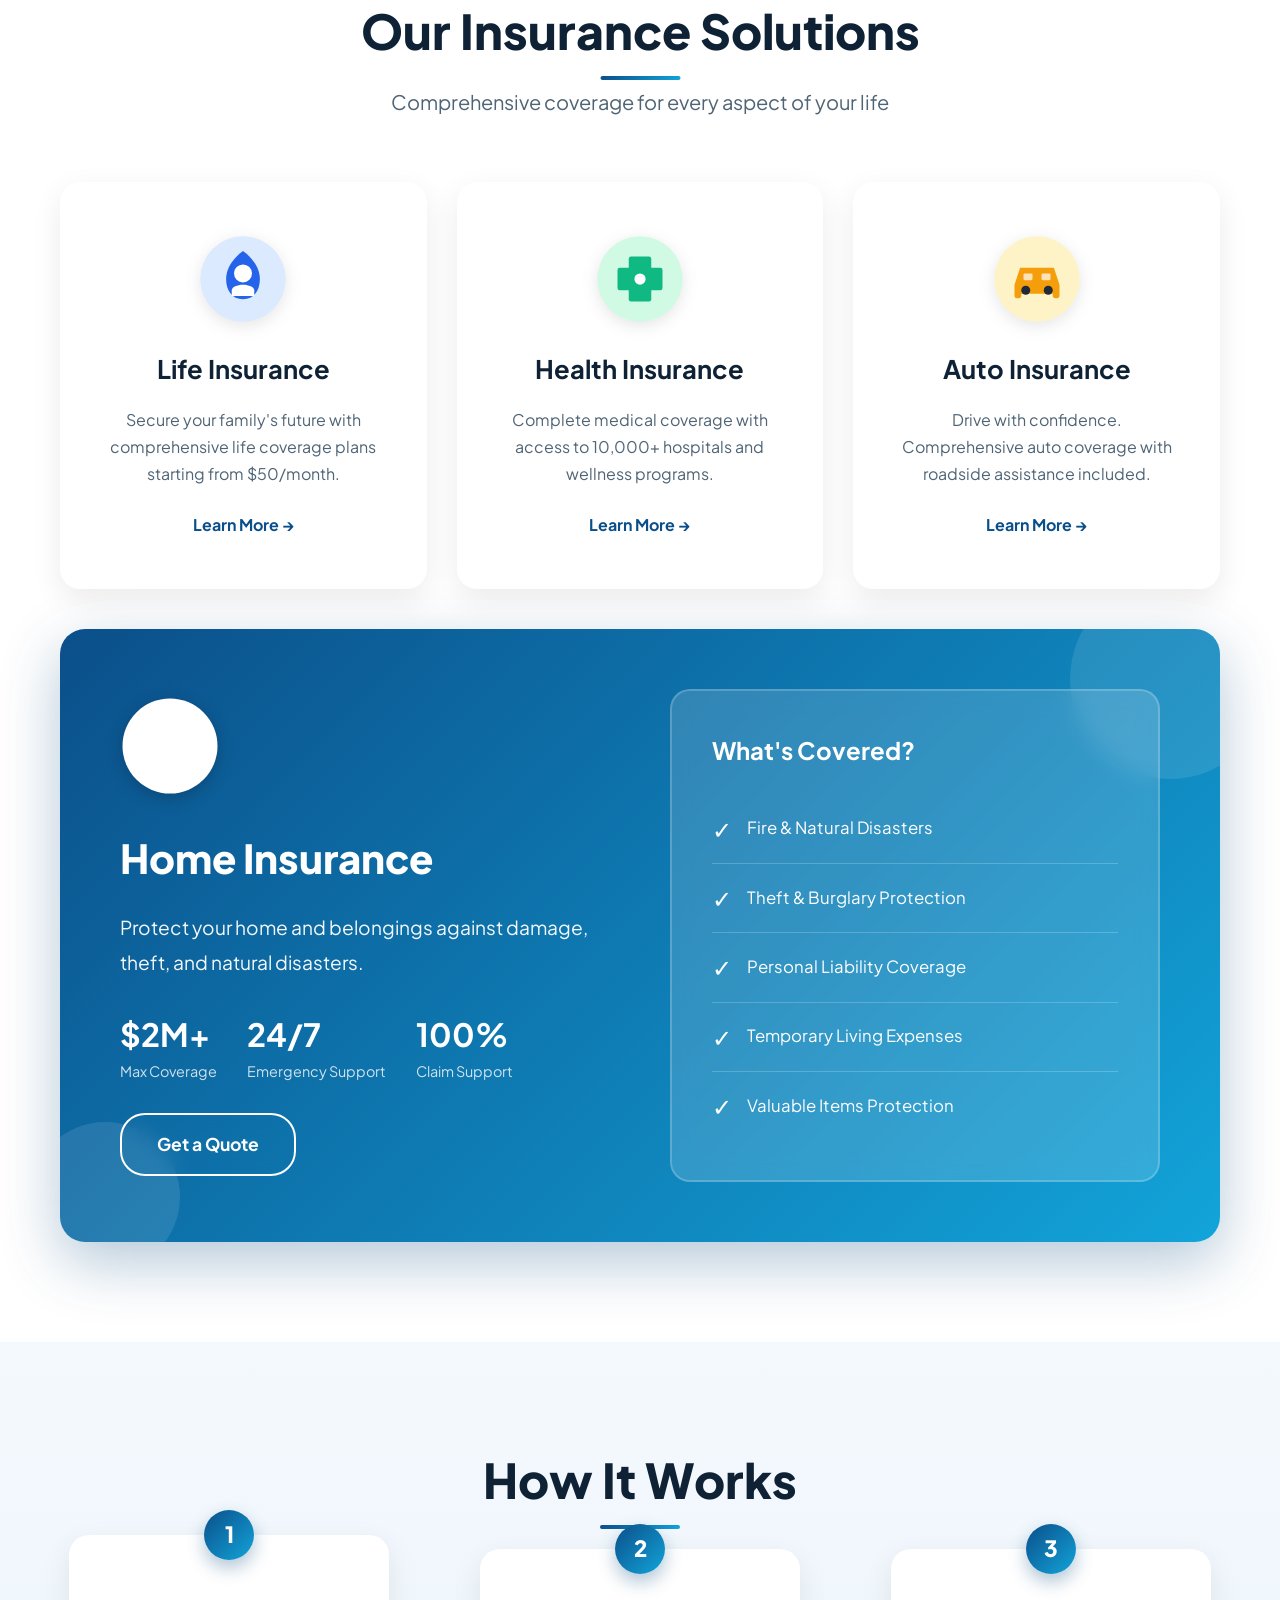
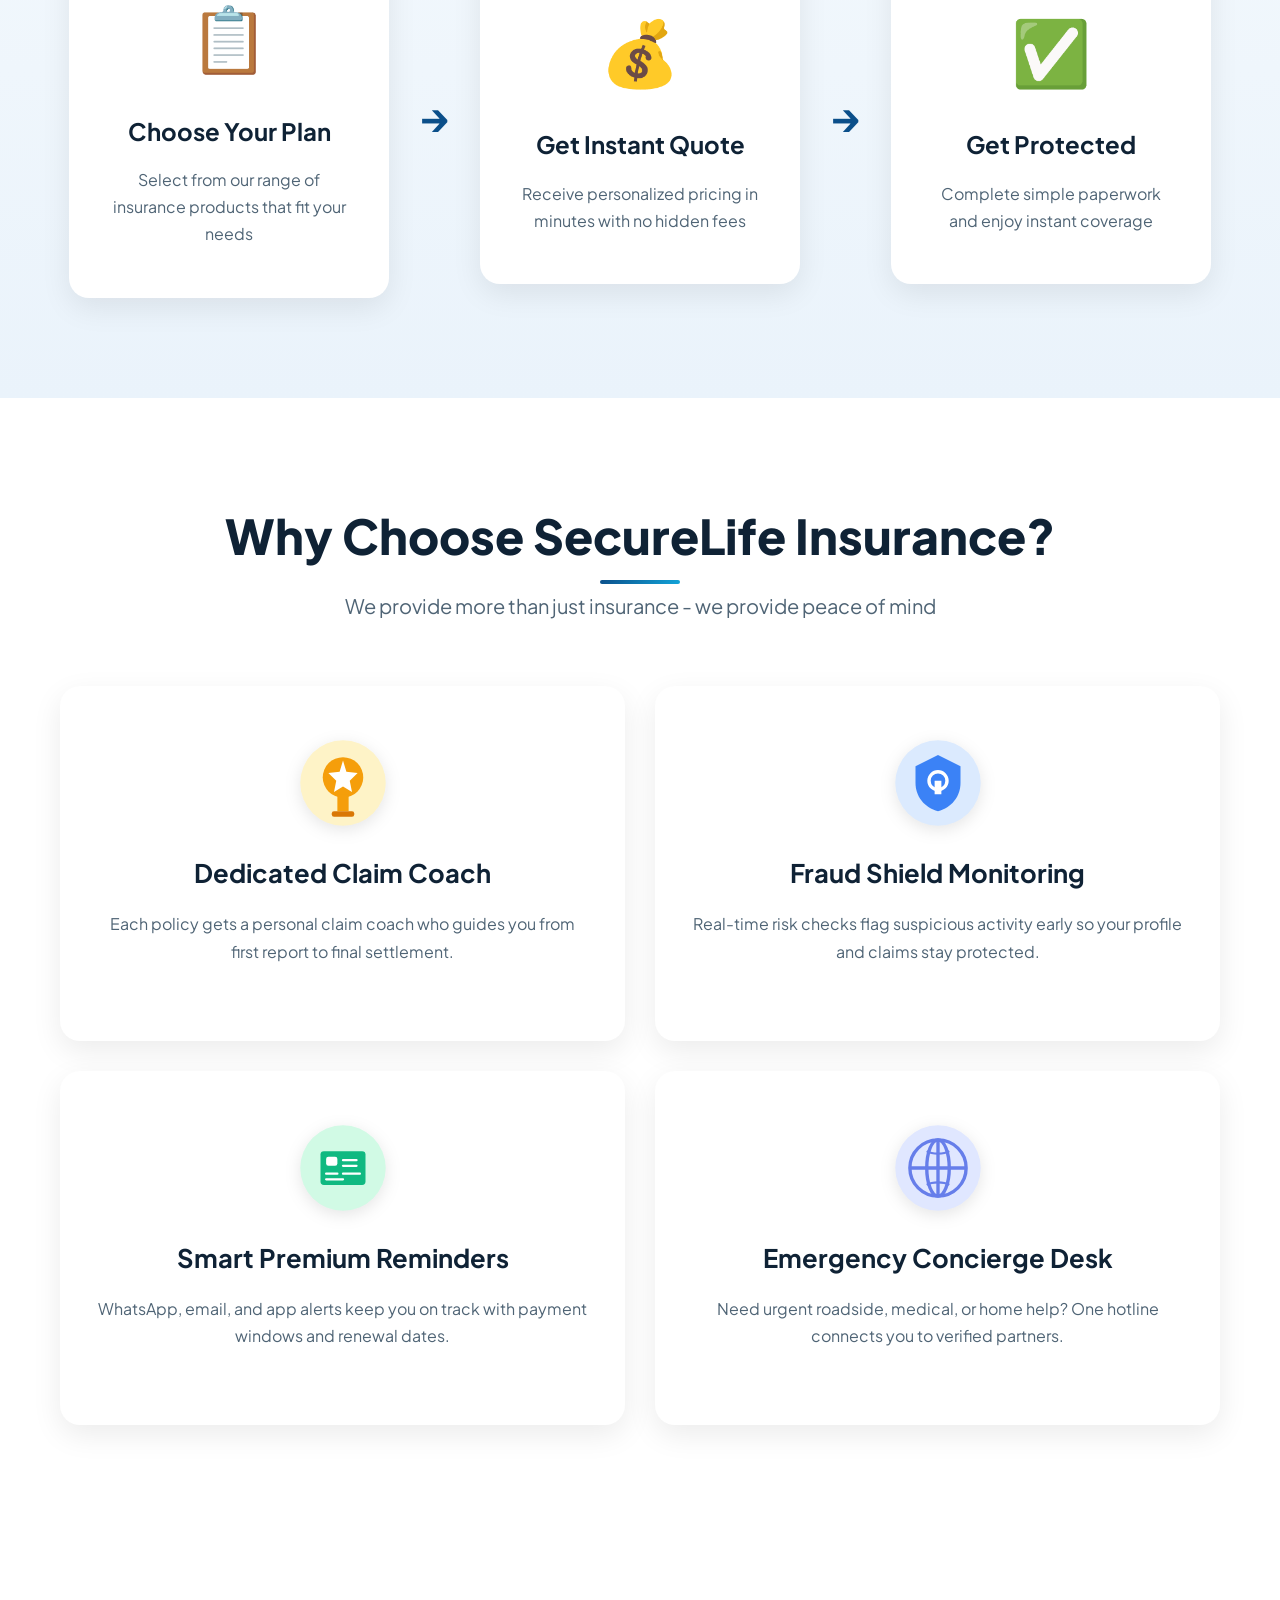
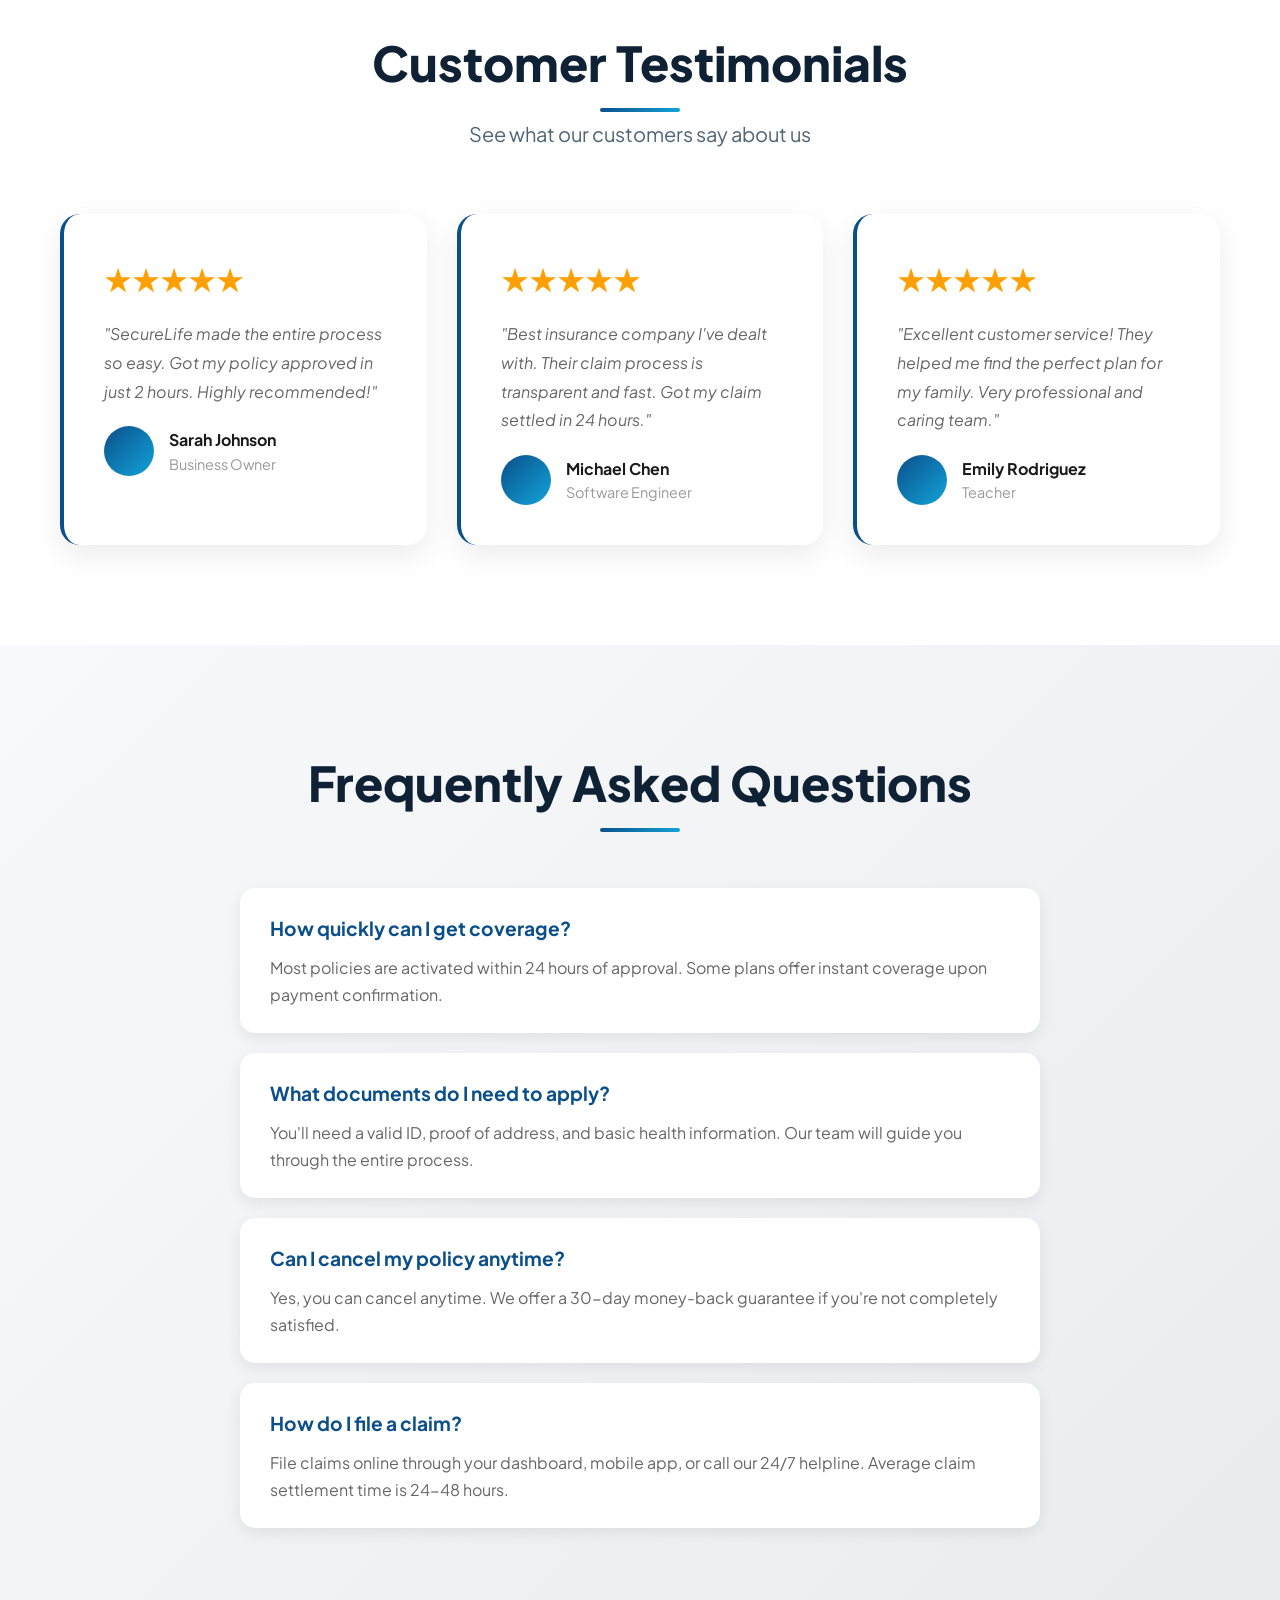
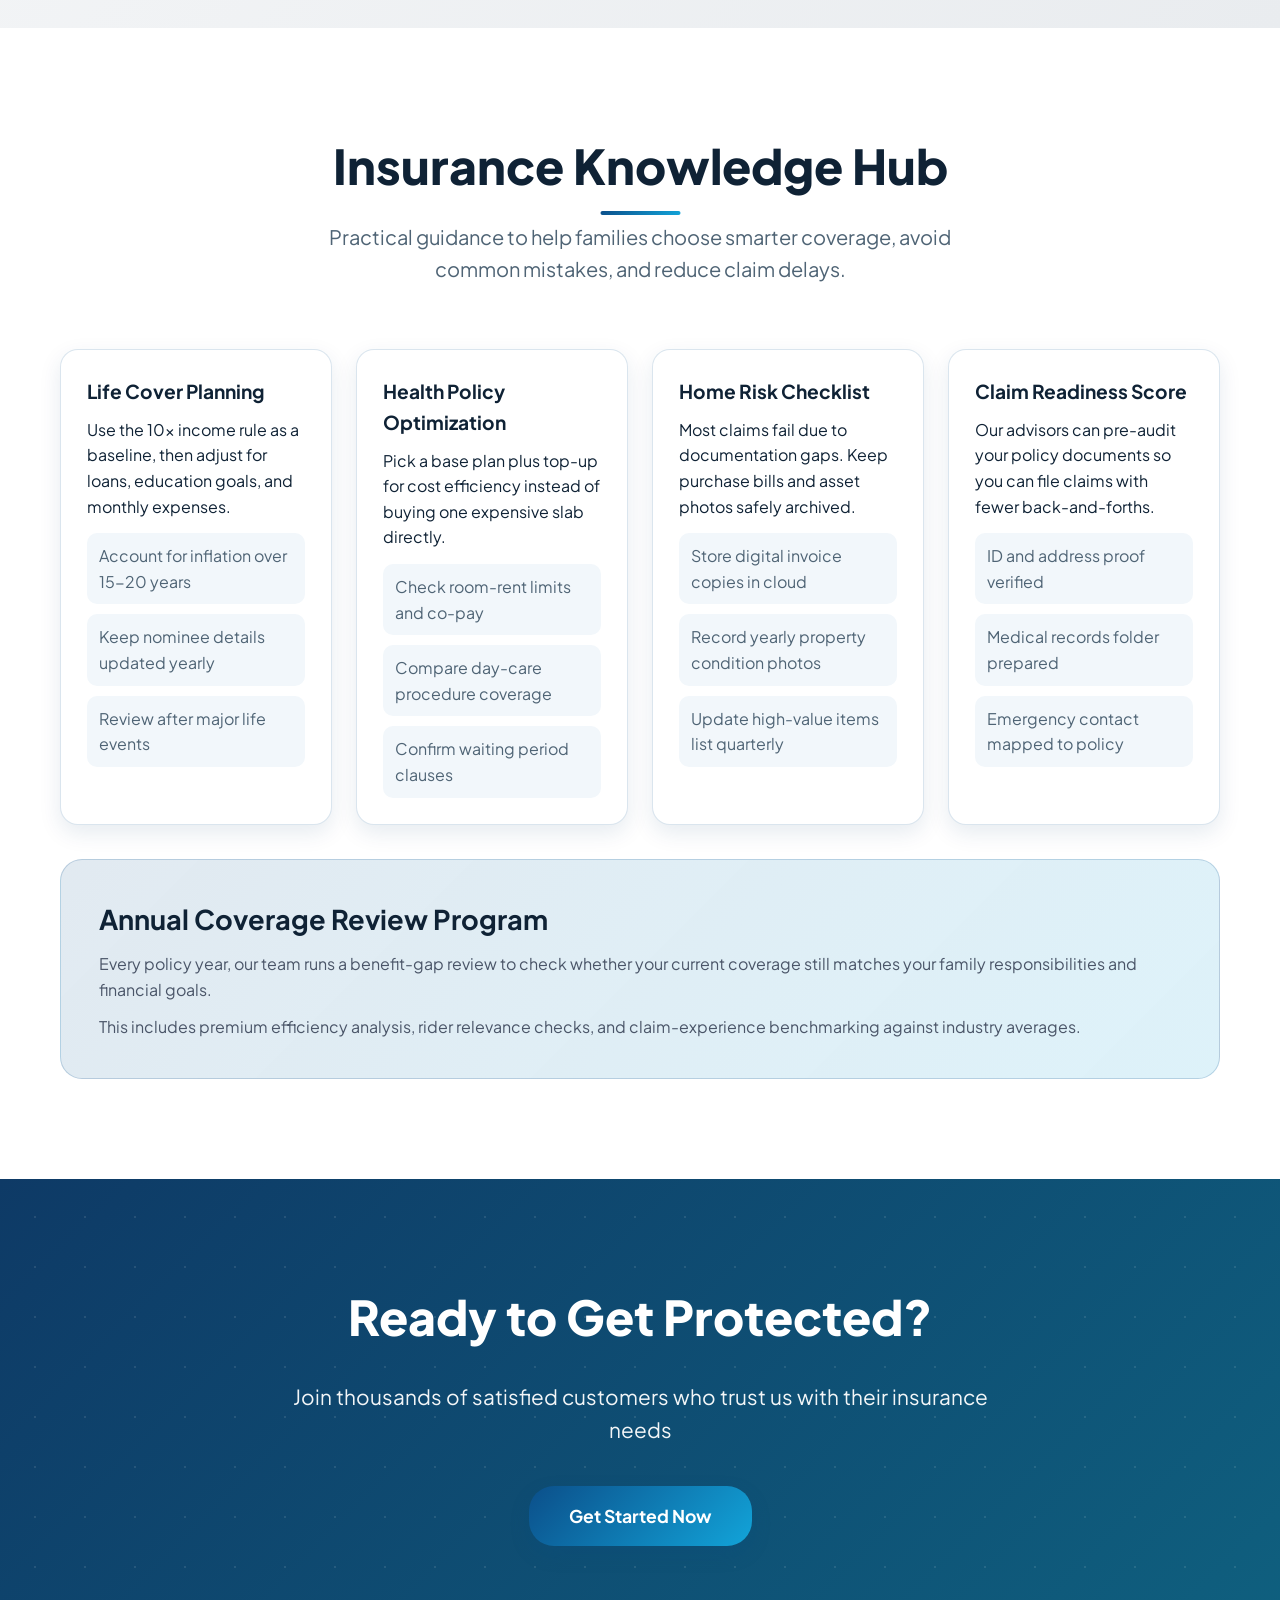
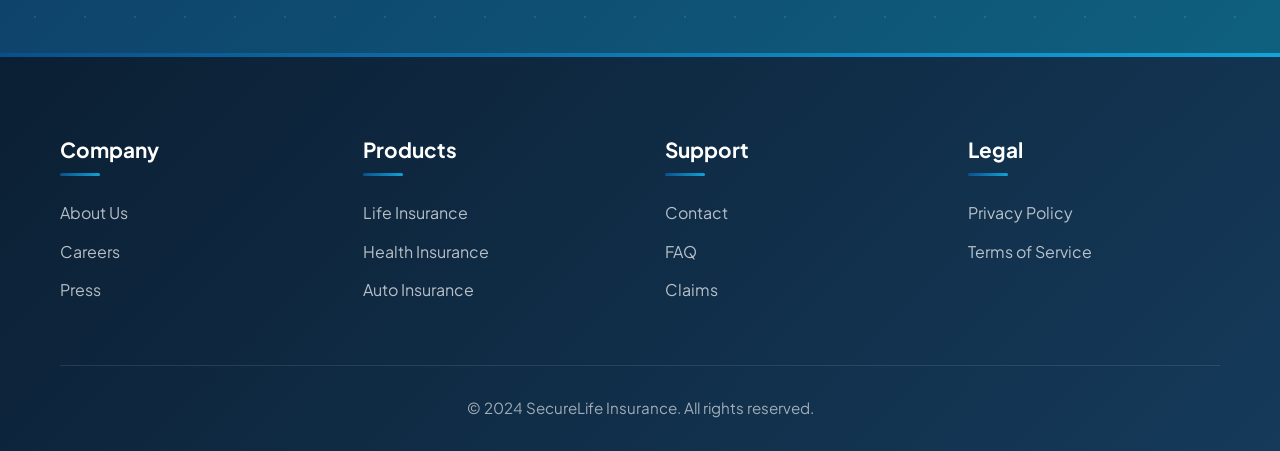
==== commit 28aaf45d: "new changes added" ====
--- a/index.html
+++ b/index.html
@@ -30,9 +30,12 @@
                         <li><a href="pages/admin-dashboard.html">Admin Dashboard</a></li>
                     </ul>
                 </li>
+                <li class="nav-mobile-only"><a href="pages/login.html" data-translate="login">Login</a></li>
+                <li class="nav-mobile-only"><a href="pages/get-started.html" data-translate="getStarted">Get Started</a></li>
             </ul>
             <div class="nav-controls">
                 <a href="pages/get-started.html" class="btn-primary" data-translate="getStarted">Get Started</a>
+                <a href="pages/login.html" class="btn-auth btn-login" data-translate="login">Login</a>
                 <button class="lang-toggle" id="langToggle">
                     <svg width="20" height="20" viewBox="0 0 24 24" fill="none" stroke="currentColor">
                         <circle cx="12" cy="12" r="10"></circle>
--- a/css/style.css
+++ b/css/style.css
@@ -152,6 +152,10 @@
     color: var(--primary-color);
 }
 
+.nav-mobile-only {
+    display: none;
+}
+
 .dropdown {
     position: relative;
 }
@@ -214,6 +218,39 @@
     align-items: center;
 }
 
+.btn-auth {
+    text-decoration: none;
+    font-weight: 700;
+    font-size: 0.9rem;
+    padding: 10px 16px;
+    border-radius: 22px;
+    transition: all 0.3s ease;
+    white-space: nowrap;
+}
+
+.btn-login {
+    color: var(--secondary-color);
+    border: 1.5px solid rgba(11, 79, 138, 0.32);
+    background: rgba(255, 255, 255, 0.92);
+}
+
+.btn-login:hover {
+    transform: translateY(-2px);
+    border-color: var(--primary-color);
+    background: rgba(18, 164, 217, 0.1);
+}
+
+.btn-signup {
+    background: var(--gradient-1);
+    color: var(--white);
+    box-shadow: 0 4px 12px rgba(8, 74, 127, 0.2);
+}
+
+.btn-signup:hover {
+    transform: translateY(-2px);
+    box-shadow: 0 6px 15px rgba(8, 74, 127, 0.3);
+}
+
 .lang-toggle {
     display: flex;
     align-items: center;
@@ -526,15 +563,97 @@
 
 @media (max-width: 1024px) {
     .container {
-        padding: 0 16px;
+        padding: 0 15px;
+    }
+
+    .nav-brand .brand-name {
+        font-size: 1.3rem;
+    }
+
+    .logo {
+        width: 35px;
+        height: 35px;
+    }
+
+    .nav-menu {
+        display: none;
+        position: absolute;
+        top: 100%;
+        left: 0;
+        width: 100%;
+        background: var(--white);
+        flex-direction: column;
+        padding: 20px;
+        box-shadow: 0 10px 30px rgba(0,0,0,0.1);
+        gap: 1rem;
+        z-index: 1001;
+    }
+
+    .nav-menu.active {
+        display: flex;
+    }
+
+    .nav-mobile-only {
+        display: block;
+        width: 100%;
+        border-top: 1px solid #eee;
+        padding-top: 10px;
+    }
+
+    .menu-toggle {
+        display: block;
+        font-size: 1.5rem;
+    }
+
+    /* Keep buttons visible but smaller */
+    .nav-get-started {
+        display: inline-block !important;
+        padding: 8px 15px !important;
+        font-size: 0.8rem !important;
+    }
+
+    .btn-auth {
+        display: inline-block !important;
+        padding: 7px 12px !important;
+        font-size: 0.75rem !important;
+    }
+
+    .lang-toggle {
+        padding: 7px 10px !important;
+    }
+
+    .nav-controls {
+        gap: 8px !important;
     }
 
     .hero .container {
-        gap: 44px;
+        grid-template-columns: 1fr;
+        text-align: center;
+        gap: 40px;
+    }
+
+    .hero-content {
+        display: flex;
+        flex-direction: column;
+        align-items: center;
+    }
+
+    .hero-buttons {
+        justify-content: center;
+        flex-wrap: wrap;
+    }
+
+    .hero-highlight-list {
+        justify-content: center;
     }
 
     .hero-content h1 {
-        font-size: 3rem;
+        font-size: 2.8rem;
+    }
+
+    .stats .container {
+        grid-template-columns: repeat(2, 1fr);
+        gap: 20px;
     }
 
     .featured-home-card {
@@ -548,22 +667,54 @@
     }
 }
 
-@media (max-width: 900px) {
-    .nav-menu {
-        gap: 1.2rem;
-    }
-
+@media (max-width: 768px) {
+    .nav-brand .brand-name {
+        font-size: 1.1rem;
+    }
+
+    .nav-get-started {
+        display: none !important; /* Hide Get Started bit on very small screens to keep Login visible */
+    }
+
+    .btn-auth {
+        display: inline-block !important;
+        padding: 5px 10px !important;
+        font-size: 0.7rem !important;
+    }
+
+    .lang-toggle {
+        padding: 5px 8px !important;
+    }
+
+    .hero-content h1 {
+        font-size: 2.2rem;
+    }
+
+    .stat-number {
+        font-size: 2rem;
+    }
+}
+
+@media (max-width: 480px) {
+    .navbar .container {
+        padding: 0 10px;
+    }
+
+    .nav-brand .brand-name {
+        font-size: 0.95rem;
+    }
+    
     .nav-controls {
-        gap: 0.7rem;
-    }
-
-    .nav-controls .btn-primary {
-        padding: 10px 16px;
-        font-size: 0.86rem;
-    }
-
-    .lang-toggle {
-        padding: 9px 12px;
+        gap: 5px !important;
+    }
+    
+    .btn-auth {
+        padding: 4px 8px !important;
+        font-size: 0.65rem !important;
+    }
+
+    .hero-content h1 {
+        font-size: 1.8rem;
     }
 }
 
